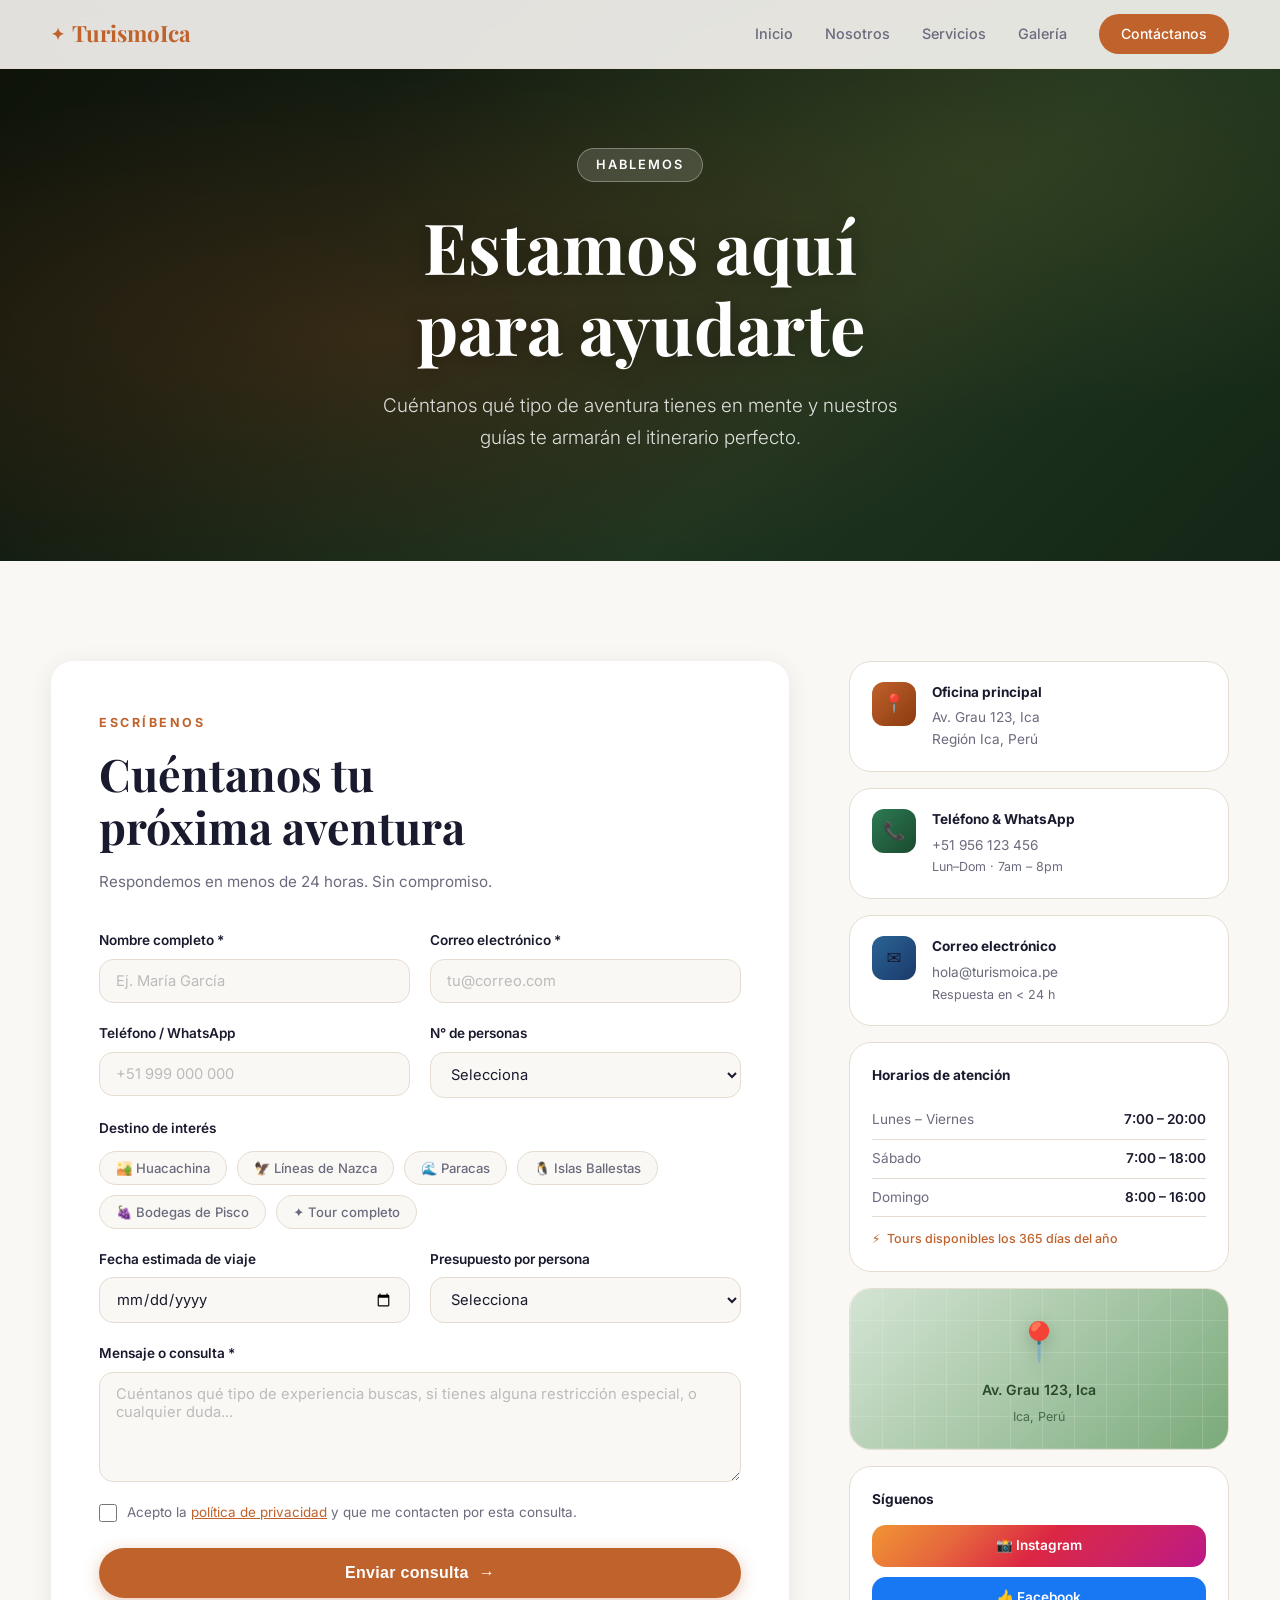
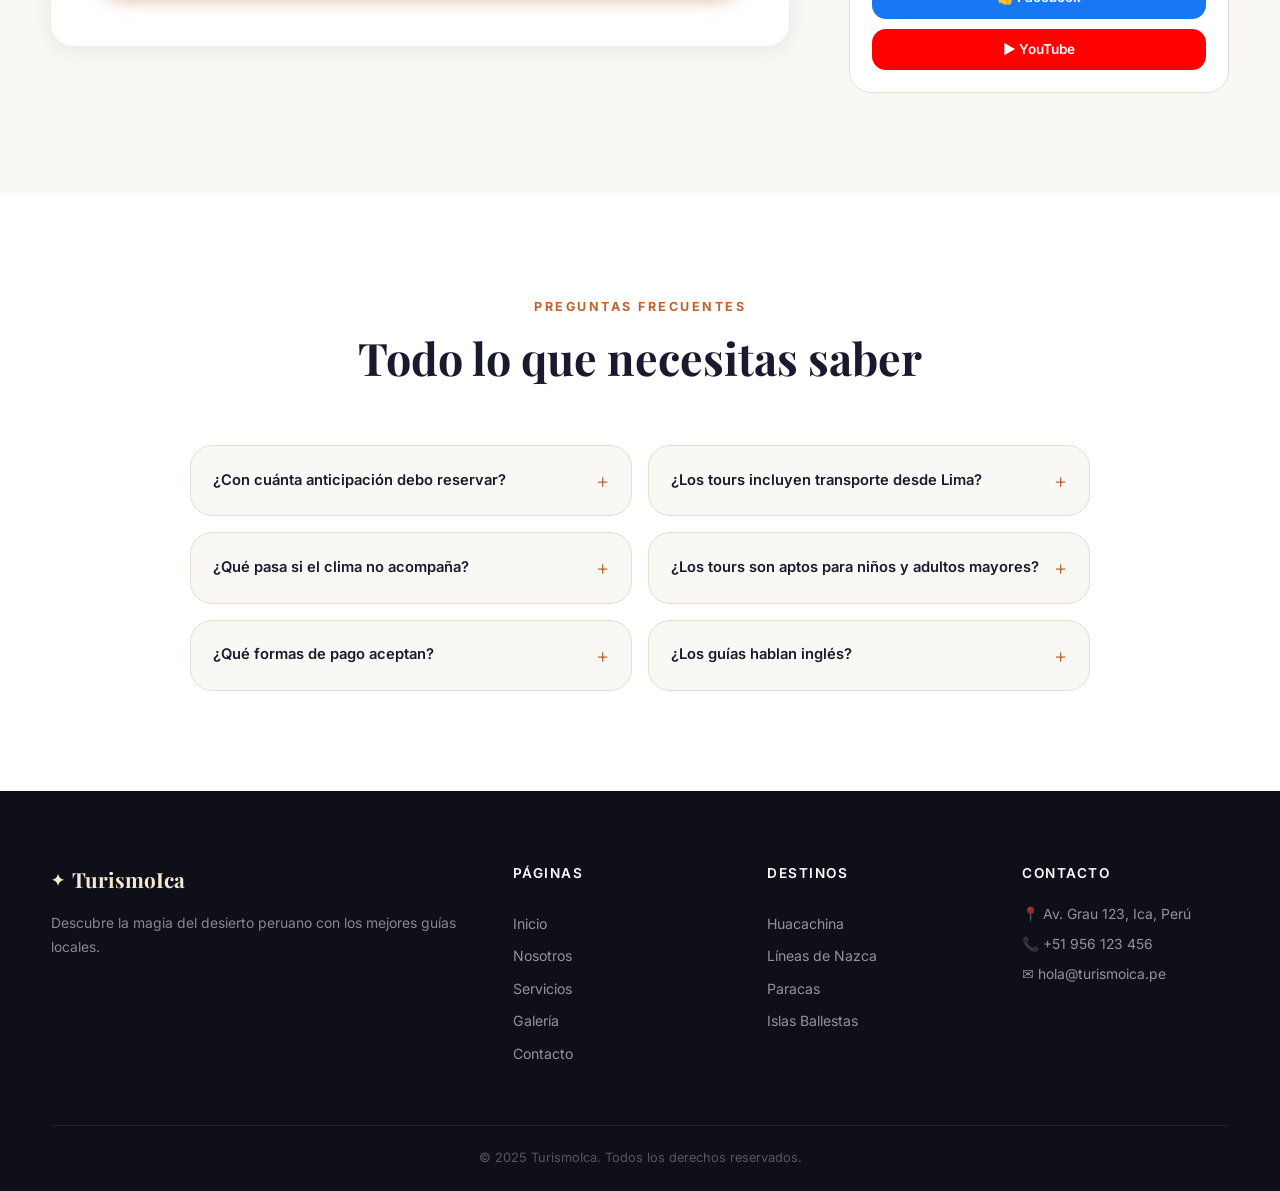
==== contacto.html @ bdf26b1e "tercer avance contacto" ====
<!DOCTYPE html>
<html lang="es">
<head>
  <meta charset="UTF-8" />
  <meta name="viewport" content="width=device-width, initial-scale=1.0" />
  <title>Contacto — TurismoIca</title>
  <link rel="stylesheet" href="css/estilos.css" />
  <link rel="preconnect" href="https://fonts.googleapis.com" />
  <link rel="preconnect" href="https://fonts.gstatic.com" crossorigin />
  <link href="https://fonts.googleapis.com/css2?family=Playfair+Display:wght@400;600;700&family=Inter:wght@300;400;500;600&display=swap" rel="stylesheet" />
</head>
<body>

  <!-- NAVBAR -->
  <header class="navbar">
    <div class="container nav-inner">
      <a href="index.html" class="logo">
        <span class="logo-icon">✦</span> TurismoIca
      </a>
      <nav class="nav-links">
        <a href="index.html">Inicio</a>
        <a href="nosotros.html">Nosotros</a>
        <a href="servicios.html">Servicios</a>
        <a href="galeria.html">Galería</a>
        <a href="contacto.html" class="btn-nav active-nav">Contáctanos</a>
      </nav>
    </div>
  </header>

  <!-- PAGE HERO -->
  <section class="page-hero page-hero-contact">
    <div class="page-hero-overlay"></div>
    <div class="page-hero-content">
      <span class="hero-badge">Hablemos</span>
      <h1 class="hero-title">Estamos aquí<br />para ayudarte</h1>
      <p class="hero-sub">Cuéntanos qué tipo de aventura tienes en mente y nuestros guías te armarán el itinerario perfecto.</p>
    </div>
  </section>

  <!-- BLOQUE PRINCIPAL -->
  <section class="section contacto-section">
    <div class="container contacto-inner">

      <!-- FORMULARIO -->
      <div class="contacto-form-wrap">
        <div class="form-header">
          <span class="section-tag">Escríbenos</span>
          <h2 class="section-title" style="text-align:left;">Cuéntanos tu<br />próxima aventura</h2>
          <p>Respondemos en menos de 24 horas. Sin compromiso.</p>
        </div>

        <form class="contacto-form" id="contactoForm" novalidate>

          <div class="form-row">
            <div class="form-group">
              <label for="nombre">Nombre completo *</label>
              <input type="text" id="nombre" name="nombre" placeholder="Ej. María García" required />
              <span class="form-error" id="err-nombre"></span>
            </div>
            <div class="form-group">
              <label for="email">Correo electrónico *</label>
              <input type="email" id="email" name="email" placeholder="tu@correo.com" required />
              <span class="form-error" id="err-email"></span>
            </div>
          </div>

          <div class="form-row">
            <div class="form-group">
              <label for="telefono">Teléfono / WhatsApp</label>
              <input type="tel" id="telefono" name="telefono" placeholder="+51 999 000 000" />
            </div>
            <div class="form-group">
              <label for="personas">N° de personas</label>
              <select id="personas" name="personas">
                <option value="">Selecciona</option>
                <option>1 persona</option>
                <option>2 personas</option>
                <option>3 - 5 personas</option>
                <option>6 - 10 personas</option>
                <option>Más de 10</option>
              </select>
            </div>
          </div>

          <div class="form-group">
            <label>Destino de interés</label>
            <div class="destino-chips" id="destinoChips">
              <button type="button" class="chip" data-val="huacachina">🏜️ Huacachina</button>
              <button type="button" class="chip" data-val="nazca">🦅 Líneas de Nazca</button>
              <button type="button" class="chip" data-val="paracas">🌊 Paracas</button>
              <button type="button" class="chip" data-val="ballestas">🐧 Islas Ballestas</button>
              <button type="button" class="chip" data-val="pisco">🍇 Bodegas de Pisco</button>
              <button type="button" class="chip" data-val="completo">✦ Tour completo</button>
            </div>
          </div>

          <div class="form-row">
            <div class="form-group">
              <label for="fecha">Fecha estimada de viaje</label>
              <input type="date" id="fecha" name="fecha" />
            </div>
            <div class="form-group">
              <label for="presupuesto">Presupuesto por persona</label>
              <select id="presupuesto" name="presupuesto">
                <option value="">Selecciona</option>
                <option>Menos de S/ 100</option>
                <option>S/ 100 – S/ 250</option>
                <option>S/ 250 – S/ 500</option>
                <option>Más de S/ 500</option>
              </select>
            </div>
          </div>

          <div class="form-group">
            <label for="mensaje">Mensaje o consulta *</label>
            <textarea id="mensaje" name="mensaje" rows="4" placeholder="Cuéntanos qué tipo de experiencia buscas, si tienes alguna restricción especial, o cualquier duda..." required></textarea>
            <span class="form-error" id="err-mensaje"></span>
          </div>

          <div class="form-check">
            <input type="checkbox" id="terminos" name="terminos" required />
            <label for="terminos">Acepto la <a href="#">política de privacidad</a> y que me contacten por esta consulta.</label>
          </div>
          <span class="form-error" id="err-terminos"></span>

          <button type="submit" class="btn-primary btn-submit">
            <span class="btn-text">Enviar consulta</span>
            <span class="btn-icon">→</span>
          </button>

        </form>

        <!-- ÉXITO -->
        <div class="form-success" id="formSuccess">
          <div class="success-icon">✓</div>
          <h3>¡Mensaje enviado!</h3>
          <p>Gracias por escribirnos. Un miembro de nuestro equipo se pondrá en contacto contigo en menos de 24 horas.</p>
          <a href="servicios.html" class="btn-primary">Ver nuestros tours</a>
        </div>
      </div>

      <!-- INFO DE CONTACTO -->
      <aside class="contacto-info">

        <div class="info-card">
          <div class="info-icon" style="background: linear-gradient(135deg, #c0622b, #8b3a10);">📍</div>
          <div>
            <h4>Oficina principal</h4>
            <p>Av. Grau 123, Ica<br />Región Ica, Perú</p>
          </div>
        </div>

        <div class="info-card">
          <div class="info-icon" style="background: linear-gradient(135deg, #2d7a52, #1a4a30);">📞</div>
          <div>
            <h4>Teléfono &amp; WhatsApp</h4>
            <p>+51 956 123 456<br /><span class="info-sub">Lun–Dom · 7am – 8pm</span></p>
          </div>
        </div>

        <div class="info-card">
          <div class="info-icon" style="background: linear-gradient(135deg, #2a6496, #1a3a6a);">✉️</div>
          <div>
            <h4>Correo electrónico</h4>
            <p>hola@turismoica.pe<br /><span class="info-sub">Respuesta en &lt; 24 h</span></p>
          </div>
        </div>

        <div class="info-horarios">
          <h4>Horarios de atención</h4>
          <div class="horario-row">
            <span>Lunes – Viernes</span>
            <strong>7:00 – 20:00</strong>
          </div>
          <div class="horario-row">
            <span>Sábado</span>
            <strong>7:00 – 18:00</strong>
          </div>
          <div class="horario-row">
            <span>Domingo</span>
            <strong>8:00 – 16:00</strong>
          </div>
          <div class="horario-nota">
            <span>⚡</span> Tours disponibles los 365 días del año
          </div>
        </div>

        <div class="info-mapa">
          <div class="mapa-placeholder">
            <div class="mapa-pin">📍</div>
            <p>Av. Grau 123, Ica</p>
            <span>Ica, Perú</span>
          </div>
        </div>

        <div class="info-redes">
          <h4>Síguenos</h4>
          <div class="redes-row">
            <a href="#" class="red-btn red-ig">📸 Instagram</a>
            <a href="#" class="red-btn red-fb">👍 Facebook</a>
            <a href="#" class="red-btn red-yt">▶️ YouTube</a>
          </div>
        </div>

      </aside>
    </div>
  </section>

  <!-- FAQ -->
  <section class="section faq-section">
    <div class="container">
      <div class="section-header">
        <span class="section-tag">Preguntas frecuentes</span>
        <h2 class="section-title">Todo lo que necesitas saber</h2>
      </div>
      <div class="faq-grid">

        <details class="faq-item">
          <summary>¿Con cuánta anticipación debo reservar?</summary>
          <p>Recomendamos reservar con al menos 48 horas de anticipación, especialmente en temporada alta (julio–agosto y diciembre–enero). Para grupos de más de 6 personas, con 1 semana de anticipación.</p>
        </details>

        <details class="faq-item">
          <summary>¿Los tours incluyen transporte desde Lima?</summary>
          <p>Sí, ofrecemos paquetes con traslado desde Lima (4h en bus o 45 min en avión). Consúltanos el paquete que incluya traslado desde la capital al momento de hacer tu reserva.</p>
        </details>

        <details class="faq-item">
          <summary>¿Qué pasa si el clima no acompaña?</summary>
          <p>Ica tiene más de 300 días de sol al año, por lo que rara vez hay cancelaciones por clima. Si ocurriese, reagendamos sin costo adicional o te devolvemos el 100% del pago.</p>
        </details>

        <details class="faq-item">
          <summary>¿Los tours son aptos para niños y adultos mayores?</summary>
          <p>La mayoría de nuestros tours tienen versiones adaptadas para todas las edades. Los tours de aventura intensa (buggy, sandboard) tienen restricciones para menores de 8 años y adultos con condiciones médicas específicas.</p>
        </details>

        <details class="faq-item">
          <summary>¿Qué formas de pago aceptan?</summary>
          <p>Aceptamos efectivo (soles y dólares), transferencia bancaria, Yape, Plin y tarjetas de crédito/débito. Se requiere un depósito del 30% para confirmar la reserva.</p>
        </details>

        <details class="faq-item">
          <summary>¿Los guías hablan inglés?</summary>
          <p>Sí, contamos con guías certificados en español, inglés y portugués. Para otros idiomas, contáctanos con anticipación y gestionamos un intérprete.</p>
        </details>

      </div>
    </div>
  </section>

  <!-- FOOTER -->
  <footer class="footer">
    <div class="container footer-inner">
      <div class="footer-brand">
        <a href="index.html" class="logo logo-light">
          <span class="logo-icon">✦</span> TurismoIca
        </a>
        <p>Descubre la magia del desierto peruano con los mejores guías locales.</p>
      </div>
      <div class="footer-links">
        <h4>Páginas</h4>
        <a href="index.html">Inicio</a>
        <a href="nosotros.html">Nosotros</a>
        <a href="servicios.html">Servicios</a>
        <a href="galeria.html">Galería</a>
        <a href="contacto.html">Contacto</a>
      </div>
      <div class="footer-links">
        <h4>Destinos</h4>
        <a href="servicios.html">Huacachina</a>
        <a href="servicios.html">Líneas de Nazca</a>
        <a href="servicios.html">Paracas</a>
        <a href="servicios.html">Islas Ballestas</a>
      </div>
      <div class="footer-contact">
        <h4>Contacto</h4>
        <p>📍 Av. Grau 123, Ica, Perú</p>
        <p>📞 +51 956 123 456</p>
        <p>✉️ hola@turismoica.pe</p>
      </div>
    </div>
    <div class="footer-bottom">
      <p>© 2025 TurismoIca. Todos los derechos reservados.</p>
    </div>
  </footer>

  <script>
    /* ── Chips de destino ── */
    document.querySelectorAll('.chip').forEach(chip => {
      chip.addEventListener('click', () => chip.classList.toggle('chip-active'));
    });

    /* ── Validación y envío ── */
    const form = document.getElementById('contactoForm');
    const success = document.getElementById('formSuccess');

    function showError(id, msg) {
      const el = document.getElementById(id);
      if (el) { el.textContent = msg; el.style.display = msg ? 'block' : 'none'; }
    }
    function clearErrors() {
      ['err-nombre','err-email','err-mensaje','err-terminos'].forEach(id => showError(id, ''));
    }

    form.addEventListener('submit', e => {
      e.preventDefault();
      clearErrors();

      const nombre   = form.nombre.value.trim();
      const email    = form.email.value.trim();
      const mensaje  = form.mensaje.value.trim();
      const terminos = form.terminos.checked;
      let valid = true;

      if (!nombre) { showError('err-nombre', 'Por favor ingresa tu nombre.'); valid = false; }
      if (!email || !/^[^\s@]+@[^\s@]+\.[^\s@]+$/.test(email)) {
        showError('err-email', 'Ingresa un correo electrónico válido.'); valid = false;
      }
      if (!mensaje) { showError('err-mensaje', 'Por favor escribe tu consulta.'); valid = false; }
      if (!terminos) { showError('err-terminos', 'Debes aceptar la política de privacidad.'); valid = false; }

      if (valid) {
        form.style.display = 'none';
        success.style.display = 'flex';
      }
    });

    /* ── Highlight inputs al hacer focus ── */
    document.querySelectorAll('input, textarea, select').forEach(el => {
      el.addEventListener('focus', () => el.closest('.form-group')?.classList.add('focused'));
      el.addEventListener('blur',  () => el.closest('.form-group')?.classList.remove('focused'));
    });
  </script>

</body>
</html>
---- css/estilos.css ----
/* =============================================
   TURISMO ICA — Estilos globales
   ============================================= */

:root {
  --sand:       #f5e9d0;
  --sand-dark:  #e8d4a8;
  --terra:      #c0622b;
  --terra-dark: #9a4b20;
  --sky:        #2a6496;
  --sky-light:  #4a90b8;
  --green:      #2d7a52;
  --text:       #1a1a2e;
  --text-muted: #6b6b7e;
  --white:      #ffffff;
  --off-white:  #faf8f4;
  --border:     #e4ddd0;
  --radius:     14px;
  --radius-lg:  22px;
  --shadow:     0 4px 24px rgba(0,0,0,0.08);
  --shadow-lg:  0 12px 48px rgba(0,0,0,0.14);
  --font-head:  'Playfair Display', Georgia, serif;
  --font-body:  'Inter', system-ui, sans-serif;
}

*, *::before, *::after { box-sizing: border-box; margin: 0; padding: 0; }

html { scroll-behavior: smooth; }

body {
  font-family: var(--font-body);
  color: var(--text);
  background: var(--off-white);
  line-height: 1.6;
  -webkit-font-smoothing: antialiased;
}

a { text-decoration: none; color: inherit; }
img { display: block; max-width: 100%; }

.container {
  width: min(1200px, 92vw);
  margin-inline: auto;
}

/* ── Botones ── */
.btn-primary {
  display: inline-block;
  background: var(--terra);
  color: var(--white);
  padding: 14px 32px;
  border-radius: 50px;
  font-weight: 600;
  font-size: 0.95rem;
  letter-spacing: 0.3px;
  transition: background 0.2s, transform 0.15s, box-shadow 0.2s;
  box-shadow: 0 4px 16px rgba(192,98,43,0.35);
}
.btn-primary:hover {
  background: var(--terra-dark);
  transform: translateY(-2px);
  box-shadow: 0 6px 24px rgba(192,98,43,0.45);
}

.btn-ghost {
  display: inline-block;
  border: 2px solid rgba(255,255,255,0.7);
  color: var(--white);
  padding: 12px 30px;
  border-radius: 50px;
  font-weight: 500;
  font-size: 0.95rem;
  transition: background 0.2s, border-color 0.2s;
}
.btn-ghost:hover {
  background: rgba(255,255,255,0.15);
  border-color: var(--white);
}

.btn-outline {
  display: inline-block;
  border: 2px solid var(--white);
  color: var(--white);
  padding: 14px 32px;
  border-radius: 50px;
  font-weight: 600;
  font-size: 0.95rem;
  transition: background 0.2s;
}
.btn-outline:hover { background: rgba(255,255,255,0.15); }

.btn-lg { padding: 17px 42px; font-size: 1.05rem; }

/* ── Navbar ── */
.navbar {
  position: fixed;
  top: 0; left: 0; right: 0;
  z-index: 100;
  background: rgba(250, 248, 244, 0.9);
  backdrop-filter: blur(12px);
  -webkit-backdrop-filter: blur(12px);
  border-bottom: 1px solid var(--border);
}

.nav-inner {
  display: flex;
  align-items: center;
  justify-content: space-between;
  height: 68px;
}

.logo {
  font-family: var(--font-head);
  font-size: 1.4rem;
  font-weight: 700;
  color: var(--terra);
  display: flex;
  align-items: center;
  gap: 8px;
}
.logo-icon { font-size: 1rem; }
.logo-light { color: var(--sand); }

.nav-links {
  display: flex;
  align-items: center;
  gap: 32px;
}
.nav-links a {
  font-size: 0.9rem;
  font-weight: 500;
  color: var(--text-muted);
  transition: color 0.2s;
}
.nav-links a:hover, .nav-links a.active { color: var(--text); }

.btn-nav {
  background: var(--terra) !important;
  color: var(--white) !important;
  padding: 9px 22px;
  border-radius: 50px;
  font-size: 0.88rem !important;
  transition: background 0.2s !important;
}
.btn-nav:hover { background: var(--terra-dark) !important; }

/* ── Hero ── */
.hero {
  position: relative;
  min-height: 100vh;
  display: flex;
  align-items: center;
  justify-content: center;
  background: linear-gradient(135deg, #2c1810 0%, #5a3520 25%, #8b6914 55%, #c09030 75%, #e8c547 100%);
  overflow: hidden;
}

/* Patrón de textura sobre el hero */
.hero::before {
  content: '';
  position: absolute;
  inset: 0;
  background-image:
    radial-gradient(ellipse at 20% 50%, rgba(139,105,20,0.4) 0%, transparent 50%),
    radial-gradient(ellipse at 80% 20%, rgba(192,98,43,0.3) 0%, transparent 40%);
  pointer-events: none;
}

.hero-overlay {
  position: absolute;
  inset: 0;
  background: linear-gradient(to bottom, rgba(26,10,0,0.3) 0%, rgba(26,10,0,0.55) 100%);
}

.hero-content {
  position: relative;
  z-index: 2;
  text-align: center;
  color: var(--white);
  padding: 120px 20px 60px;
  max-width: 760px;
}

.hero-badge {
  display: inline-block;
  background: rgba(255,255,255,0.15);
  border: 1px solid rgba(255,255,255,0.3);
  backdrop-filter: blur(8px);
  color: var(--white);
  font-size: 0.8rem;
  font-weight: 600;
  letter-spacing: 2px;
  text-transform: uppercase;
  padding: 6px 18px;
  border-radius: 50px;
  margin-bottom: 24px;
}

.hero-title {
  font-family: var(--font-head);
  font-size: clamp(2.6rem, 6vw, 4.4rem);
  font-weight: 700;
  line-height: 1.15;
  margin-bottom: 22px;
  text-shadow: 0 2px 20px rgba(0,0,0,0.3);
}

.hero-sub {
  font-size: clamp(1rem, 2.2vw, 1.18rem);
  color: rgba(255,255,255,0.85);
  max-width: 560px;
  margin: 0 auto 36px;
  font-weight: 300;
  line-height: 1.7;
}

.hero-actions {
  display: flex;
  gap: 16px;
  justify-content: center;
  flex-wrap: wrap;
}

.hero-scroll {
  position: absolute;
  bottom: 36px;
  left: 50%;
  transform: translateX(-50%);
  display: flex;
  flex-direction: column;
  align-items: center;
  gap: 10px;
  color: rgba(255,255,255,0.6);
  font-size: 0.75rem;
  letter-spacing: 2px;
  text-transform: uppercase;
}

.scroll-line {
  width: 1px;
  height: 40px;
  background: linear-gradient(to bottom, rgba(255,255,255,0.5), transparent);
  animation: scrollPulse 2s ease-in-out infinite;
}
@keyframes scrollPulse {
  0%, 100% { opacity: 0.4; }
  50% { opacity: 1; }
}

/* ── Stats ── */
.stats-bar {
  background: var(--white);
  border-bottom: 1px solid var(--border);
  padding: 28px 0;
}
.stats-inner {
  display: flex;
  align-items: center;
  justify-content: center;
  gap: 0;
  flex-wrap: wrap;
}
.stat {
  display: flex;
  flex-direction: column;
  align-items: center;
  gap: 4px;
  padding: 8px 40px;
}
.stat strong {
  font-size: 1.8rem;
  font-weight: 700;
  color: var(--terra);
  font-family: var(--font-head);
}
.stat span {
  font-size: 0.82rem;
  color: var(--text-muted);
  font-weight: 400;
}
.stat-divider {
  width: 1px;
  height: 48px;
  background: var(--border);
}

/* ── Secciones genéricas ── */
.section { padding: 100px 0; }

.section-header {
  text-align: center;
  margin-bottom: 60px;
}
.section-tag {
  display: inline-block;
  color: var(--terra);
  font-size: 0.78rem;
  font-weight: 700;
  letter-spacing: 2.5px;
  text-transform: uppercase;
  margin-bottom: 14px;
}
.section-title {
  font-family: var(--font-head);
  font-size: clamp(1.9rem, 4vw, 2.8rem);
  font-weight: 700;
  line-height: 1.2;
  color: var(--text);
  margin-bottom: 16px;
}
.section-desc {
  color: var(--text-muted);
  font-size: 1.05rem;
  max-width: 480px;
  margin-inline: auto;
}

/* ── Cards de destinos ── */
.destinos { background: var(--off-white); }

.cards-grid {
  display: grid;
  grid-template-columns: repeat(3, 1fr);
  gap: 24px;
}

.card {
  background: var(--white);
  border-radius: var(--radius-lg);
  overflow: hidden;
  box-shadow: var(--shadow);
  transition: transform 0.25s, box-shadow 0.25s;
}
.card:hover {
  transform: translateY(-6px);
  box-shadow: var(--shadow-lg);
}

.card-featured {
  grid-column: span 1;
  grid-row: span 2;
}

.card-img {
  height: 180px;
  display: flex;
  align-items: center;
  justify-content: center;
}
.card-featured .card-img { height: 240px; }

.card-emoji {
  font-size: 3.5rem;
  filter: drop-shadow(0 4px 12px rgba(0,0,0,0.2));
}

.card-body {
  padding: 22px 24px 26px;
}
.card-tag {
  display: inline-block;
  background: var(--sand);
  color: var(--terra);
  font-size: 0.7rem;
  font-weight: 700;
  letter-spacing: 1.5px;
  text-transform: uppercase;
  padding: 4px 12px;
  border-radius: 50px;
  margin-bottom: 10px;
}
.card-body h3 {
  font-family: var(--font-head);
  font-size: 1.3rem;
  font-weight: 700;
  margin-bottom: 8px;
  color: var(--text);
}
.card-body p {
  font-size: 0.88rem;
  color: var(--text-muted);
  line-height: 1.6;
  margin-bottom: 16px;
}
.card-link {
  color: var(--terra);
  font-size: 0.88rem;
  font-weight: 600;
  transition: gap 0.2s;
  display: inline-flex;
  align-items: center;
}
.card-link:hover { color: var(--terra-dark); letter-spacing: 0.5px; }

.card-cta {
  background: linear-gradient(135deg, var(--terra) 0%, var(--terra-dark) 100%);
  display: flex;
  align-items: center;
  justify-content: center;
}
.card-cta-inner {
  padding: 32px;
  text-align: center;
  color: var(--white);
}
.card-emoji-big { font-size: 3rem; margin-bottom: 16px; display: block; }
.card-cta-inner h3 {
  font-family: var(--font-head);
  font-size: 1.2rem;
  font-weight: 700;
  margin-bottom: 10px;
}
.card-cta-inner p {
  font-size: 0.88rem;
  opacity: 0.85;
  margin-bottom: 22px;
  line-height: 1.5;
}
.card-cta .btn-primary {
  background: var(--white);
  color: var(--terra);
  box-shadow: none;
}
.card-cta .btn-primary:hover { background: var(--sand); }

/* ── Por qué elegirnos ── */
.why-us {
  background: var(--white);
}
.why-inner {
  display: grid;
  grid-template-columns: 1fr 1fr;
  gap: 80px;
  align-items: center;
}
.why-text .section-title { text-align: left; }
.why-text > p {
  color: var(--text-muted);
  font-size: 1rem;
  margin-bottom: 36px;
  line-height: 1.7;
}
.why-list {
  list-style: none;
  display: flex;
  flex-direction: column;
  gap: 22px;
  margin-bottom: 36px;
}
.why-list li {
  display: flex;
  gap: 16px;
  align-items: flex-start;
}
.why-icon {
  font-size: 1.4rem;
  flex-shrink: 0;
  margin-top: 2px;
}
.why-list div {
  display: flex;
  flex-direction: column;
  gap: 3px;
}
.why-list strong {
  font-size: 0.95rem;
  font-weight: 600;
  color: var(--text);
}
.why-list span {
  font-size: 0.85rem;
  color: var(--text-muted);
}

.why-visual {
  display: flex;
  flex-direction: column;
  gap: 20px;
}
.why-card-big {
  background: var(--off-white);
  border: 1px solid var(--border);
  border-radius: var(--radius-lg);
  padding: 32px;
}
.why-big-emoji { font-size: 2.5rem; margin-bottom: 16px; }
.why-card-big > p {
  font-family: var(--font-head);
  font-size: 1.1rem;
  line-height: 1.6;
  color: var(--text);
  margin-bottom: 24px;
  font-style: italic;
}
.why-author {
  display: flex;
  align-items: center;
  gap: 14px;
}
.author-avatar {
  width: 44px;
  height: 44px;
  border-radius: 50%;
  background: linear-gradient(135deg, var(--terra), var(--sky));
  color: var(--white);
  font-size: 0.8rem;
  font-weight: 700;
  display: flex;
  align-items: center;
  justify-content: center;
}
.why-author div { display: flex; flex-direction: column; gap: 2px; }
.why-author strong { font-size: 0.9rem; }
.why-author span { font-size: 0.78rem; color: var(--text-muted); }

.why-card-small {
  background: linear-gradient(135deg, var(--terra) 0%, #e8873a 100%);
  border-radius: var(--radius);
  padding: 22px 28px;
  display: flex;
  align-items: center;
  gap: 16px;
  color: var(--white);
}
.why-card-small strong { font-size: 1.6rem; font-weight: 700; font-family: var(--font-head); }
.why-card-small span { font-size: 0.85rem; opacity: 0.85; }

/* ── CTA ── */
.cta-section {
  background: linear-gradient(135deg, #1a2a4a 0%, #2a4a7a 50%, #1a3a5a 100%);
  padding: 100px 0;
  text-align: center;
}
.cta-inner h2 {
  font-family: var(--font-head);
  font-size: clamp(2rem, 4vw, 3rem);
  font-weight: 700;
  color: var(--white);
  line-height: 1.2;
  margin-bottom: 18px;
}
.cta-inner p {
  color: rgba(255,255,255,0.75);
  font-size: 1.05rem;
  margin-bottom: 40px;
}
.cta-actions {
  display: flex;
  gap: 16px;
  justify-content: center;
  flex-wrap: wrap;
}

/* ── Footer ── */
.footer {
  background: #0f0f1a;
  color: rgba(255,255,255,0.7);
  padding-top: 72px;
}
.footer-inner {
  display: grid;
  grid-template-columns: 2fr 1fr 1fr 1fr;
  gap: 48px;
  padding-bottom: 60px;
  border-bottom: 1px solid rgba(255,255,255,0.08);
}
.footer-brand .logo { margin-bottom: 16px; font-size: 1.3rem; }
.footer-brand p {
  font-size: 0.87rem;
  line-height: 1.7;
  color: rgba(255,255,255,0.5);
}
.footer-links h4,
.footer-contact h4 {
  color: var(--white);
  font-size: 0.85rem;
  font-weight: 600;
  letter-spacing: 1.5px;
  text-transform: uppercase;
  margin-bottom: 18px;
}
.footer-links {
  display: flex;
  flex-direction: column;
  gap: 10px;
}
.footer-links a {
  font-size: 0.88rem;
  color: rgba(255,255,255,0.55);
  transition: color 0.2s;
}
.footer-links a:hover { color: var(--sand); }
.footer-contact p {
  font-size: 0.87rem;
  margin-bottom: 8px;
  color: rgba(255,255,255,0.55);
}
.footer-bottom {
  text-align: center;
  padding: 22px 0;
  font-size: 0.8rem;
  color: rgba(255,255,255,0.3);
}

/* ── Page Hero (páginas internas) ── */
.page-hero {
  position: relative;
  min-height: 52vh;
  display: flex;
  align-items: center;
  justify-content: center;
  background: linear-gradient(135deg, #1a1008 0%, #3a2010 30%, #6a4010 60%, #a07020 100%);
  overflow: hidden;
  padding-top: 68px;
}
.page-hero::before {
  content: '';
  position: absolute;
  inset: 0;
  background-image:
    radial-gradient(ellipse at 30% 60%, rgba(192,98,43,0.35) 0%, transparent 55%),
    radial-gradient(ellipse at 75% 30%, rgba(232,197,71,0.2) 0%, transparent 45%);
  pointer-events: none;
}
.page-hero-overlay {
  position: absolute;
  inset: 0;
  background: rgba(15,8,0,0.45);
}
.page-hero-content {
  position: relative;
  z-index: 2;
  text-align: center;
  color: var(--white);
  padding: 80px 20px 70px;
  max-width: 700px;
}

/* ── Historia ── */
.historia-inner {
  display: grid;
  grid-template-columns: 1fr 1fr;
  gap: 80px;
  align-items: start;
}
.historia-visual {
  display: flex;
  flex-direction: column;
  gap: 16px;
  position: sticky;
  top: 90px;
}
.historia-card-main {
  background: linear-gradient(135deg, #1a2a4a 0%, #2a4a7a 100%);
  border-radius: var(--radius-lg);
  padding: 36px;
  color: var(--white);
}
.historia-emoji { font-size: 2.8rem; margin-bottom: 20px; }
.historia-card-main blockquote {
  font-family: var(--font-head);
  font-size: 1.2rem;
  font-style: italic;
  line-height: 1.6;
  margin-bottom: 14px;
  opacity: 0.92;
}
.historia-card-main cite {
  font-size: 0.82rem;
  opacity: 0.6;
  font-style: normal;
}
.historia-card-year {
  background: var(--terra);
  border-radius: var(--radius);
  padding: 20px 28px;
  display: flex;
  align-items: center;
  gap: 16px;
  color: var(--white);
}
.historia-card-year strong { font-size: 2rem; font-family: var(--font-head); font-weight: 700; }
.historia-card-year span { font-size: 0.85rem; opacity: 0.85; }
.historia-card-award {
  background: var(--off-white);
  border: 1px solid var(--border);
  border-radius: var(--radius);
  padding: 18px 24px;
  display: flex;
  align-items: center;
  gap: 16px;
}
.award-icon { font-size: 1.8rem; }
.historia-card-award strong { font-size: 0.92rem; font-weight: 600; display: block; }
.historia-card-award span { font-size: 0.8rem; color: var(--text-muted); }

.historia-text p {
  color: var(--text-muted);
  font-size: 0.97rem;
  line-height: 1.75;
  margin-bottom: 18px;
}
.historia-nums {
  display: flex;
  gap: 32px;
  margin: 36px 0;
  padding: 28px 0;
  border-top: 1px solid var(--border);
  border-bottom: 1px solid var(--border);
}
.hnum { display: flex; flex-direction: column; gap: 4px; }
.hnum strong { font-size: 1.7rem; font-weight: 700; color: var(--terra); font-family: var(--font-head); }
.hnum span { font-size: 0.8rem; color: var(--text-muted); }

/* ── Valores ── */
.valores-section { background: var(--off-white); }
.valores-grid {
  display: grid;
  grid-template-columns: repeat(4, 1fr);
  gap: 24px;
}
.valor-card {
  background: var(--white);
  border-radius: var(--radius-lg);
  padding: 32px 26px;
  box-shadow: var(--shadow);
  transition: transform 0.25s, box-shadow 0.25s;
  text-align: center;
}
.valor-card:hover { transform: translateY(-5px); box-shadow: var(--shadow-lg); }
.valor-icon {
  width: 64px;
  height: 64px;
  border-radius: 18px;
  display: flex;
  align-items: center;
  justify-content: center;
  font-size: 1.8rem;
  margin: 0 auto 20px;
}
.valor-card h3 {
  font-family: var(--font-head);
  font-size: 1.15rem;
  font-weight: 700;
  margin-bottom: 10px;
  color: var(--text);
}
.valor-card p {
  font-size: 0.87rem;
  color: var(--text-muted);
  line-height: 1.65;
}

/* ── Equipo ── */
.equipo-section { background: var(--white); }
.equipo-grid {
  display: grid;
  grid-template-columns: repeat(3, 1fr);
  gap: 24px;
}
.miembro-card {
  background: var(--off-white);
  border: 1px solid var(--border);
  border-radius: var(--radius-lg);
  padding: 28px;
  transition: transform 0.25s, box-shadow 0.25s;
}
.miembro-card:hover { transform: translateY(-4px); box-shadow: var(--shadow); }
.miembro-avatar {
  width: 56px;
  height: 56px;
  border-radius: 50%;
  display: flex;
  align-items: center;
  justify-content: center;
  color: var(--white);
  font-size: 0.9rem;
  font-weight: 700;
  margin-bottom: 16px;
  letter-spacing: 1px;
}
.miembro-card h3 {
  font-family: var(--font-head);
  font-size: 1.1rem;
  font-weight: 700;
  margin-bottom: 4px;
  color: var(--text);
}
.miembro-rol {
  display: block;
  font-size: 0.78rem;
  font-weight: 600;
  color: var(--terra);
  letter-spacing: 0.5px;
  text-transform: uppercase;
  margin-bottom: 12px;
}
.miembro-card p {
  font-size: 0.86rem;
  color: var(--text-muted);
  line-height: 1.65;
  margin-bottom: 16px;
}
.miembro-tags {
  display: flex;
  flex-wrap: wrap;
  gap: 8px;
}
.miembro-tags span {
  background: var(--sand);
  color: var(--terra);
  font-size: 0.72rem;
  font-weight: 600;
  padding: 4px 12px;
  border-radius: 50px;
  letter-spacing: 0.5px;
}

.miembro-featured {
  grid-column: span 1;
  background: var(--white);
  border-color: var(--sand-dark);
  display: flex;
  flex-direction: column;
}
.miembro-featured .miembro-info { flex: 1; }

.miembro-join {
  background: linear-gradient(135deg, var(--terra) 0%, var(--terra-dark) 100%);
  border-color: transparent;
  display: flex;
  align-items: center;
  justify-content: center;
}
.join-inner {
  text-align: center;
  color: var(--white);
}
.join-emoji { font-size: 2.5rem; display: block; margin-bottom: 14px; }
.join-inner h3 {
  font-family: var(--font-head);
  font-size: 1.1rem;
  font-weight: 700;
  margin-bottom: 10px;
}
.join-inner p {
  font-size: 0.85rem;
  opacity: 0.85;
  margin-bottom: 22px;
  line-height: 1.5;
}
.miembro-join .btn-primary {
  background: var(--white);
  color: var(--terra);
  box-shadow: none;
}
.miembro-join .btn-primary:hover { background: var(--sand); }

/* ── Timeline ── */
.timeline-section { background: var(--off-white); }
.timeline {
  position: relative;
  max-width: 700px;
  margin: 0 auto;
  padding-left: 32px;
}
.timeline::before {
  content: '';
  position: absolute;
  left: 6px;
  top: 8px;
  bottom: 8px;
  width: 2px;
  background: linear-gradient(to bottom, var(--terra), var(--sky));
}
.timeline-item {
  position: relative;
  display: grid;
  grid-template-columns: 80px 1fr;
  gap: 16px;
  padding-bottom: 40px;
  align-items: start;
}
.timeline-item-last { padding-bottom: 0; }
.timeline-dot {
  position: absolute;
  left: -29px;
  top: 4px;
  width: 14px;
  height: 14px;
  border-radius: 50%;
  background: var(--terra);
  border: 3px solid var(--off-white);
  box-shadow: 0 0 0 2px var(--terra);
}
.timeline-dot-active {
  background: var(--sky);
  box-shadow: 0 0 0 2px var(--sky);
  width: 18px;
  height: 18px;
  left: -31px;
  top: 2px;
}
.timeline-year {
  font-family: var(--font-head);
  font-size: 1.1rem;
  font-weight: 700;
  color: var(--terra);
  padding-top: 2px;
}
.timeline-year-active { color: var(--sky); }
.timeline-content h4 {
  font-size: 1rem;
  font-weight: 600;
  margin-bottom: 6px;
  color: var(--text);
}
.timeline-content p {
  font-size: 0.88rem;
  color: var(--text-muted);
  line-height: 1.65;
}

/* ── Page Hero variantes ── */
.page-hero-gallery {
  background: linear-gradient(135deg, #0a1a2a 0%, #1a3a5a 35%, #2a5a8a 65%, #1a3060 100%);
}

/* ── Filtros de galería ── */
.galeria-filters-section {
  background: var(--white);
  border-bottom: 1px solid var(--border);
  padding: 20px 0;
  position: sticky;
  top: 68px;
  z-index: 50;
}
.galeria-filters {
  display: flex;
  gap: 10px;
  flex-wrap: wrap;
  justify-content: center;
}
.filter-btn {
  background: transparent;
  border: 1.5px solid var(--border);
  color: var(--text-muted);
  font-family: var(--font-body);
  font-size: 0.85rem;
  font-weight: 500;
  padding: 8px 20px;
  border-radius: 50px;
  cursor: pointer;
  transition: all 0.2s;
}
.filter-btn:hover {
  border-color: var(--terra);
  color: var(--terra);
}
.filter-btn.active {
  background: var(--terra);
  border-color: var(--terra);
  color: var(--white);
}

/* ── Grid masonry ── */
.galeria-section {
  padding: 60px 0 100px;
  background: var(--off-white);
}
.masonry-grid {
  display: grid;
  grid-template-columns: repeat(3, 1fr);
  grid-auto-rows: 240px;
  gap: 16px;
}

.galeria-item {
  position: relative;
  border-radius: var(--radius-lg);
  overflow: hidden;
  cursor: pointer;
  transition: transform 0.3s, box-shadow 0.3s, opacity 0.3s;
}
.galeria-item:hover { transform: scale(1.02); box-shadow: var(--shadow-lg); }
.galeria-item.hidden { display: none; }

.item-wide { grid-column: span 2; }
.item-tall { grid-row: span 2; }

.galeria-img {
  width: 100%;
  height: 100%;
  position: relative;
  overflow: hidden;
}

/* Escenas ilustrativas */
.galeria-scene {
  position: absolute;
  inset: 0;
}
.scene-sun {
  position: absolute;
  top: 15%;
  right: 15%;
  font-size: 2.5rem;
  filter: drop-shadow(0 0 20px rgba(255,220,50,0.6));
}
.scene-dune {
  position: absolute;
  bottom: 0;
  left: -10%;
  right: -10%;
  height: 45%;
  background: linear-gradient(to top, rgba(139,90,20,0.8), transparent);
  border-radius: 60% 60% 0 0;
}
.scene-oasis {
  position: absolute;
  bottom: 30%;
  left: 50%;
  transform: translateX(-50%);
  font-size: 2.5rem;
  filter: drop-shadow(0 4px 8px rgba(0,0,0,0.4));
}
.scene-water {
  position: absolute;
  bottom: 15%;
  left: 30%;
  right: 30%;
  height: 18%;
  background: radial-gradient(ellipse, rgba(80,160,220,0.7) 0%, rgba(30,100,160,0.4) 100%);
  border-radius: 50%;
  filter: blur(2px);
}

/* Overlay con info */
.galeria-overlay {
  position: absolute;
  inset: 0;
  background: linear-gradient(to top, rgba(0,0,0,0.75) 0%, rgba(0,0,0,0.1) 50%, transparent 100%);
  padding: 24px;
  display: flex;
  flex-direction: column;
  justify-content: flex-end;
  opacity: 0;
  transition: opacity 0.3s;
  color: var(--white);
}
.galeria-item:hover .galeria-overlay { opacity: 1; }

.galeria-cat {
  display: inline-block;
  background: var(--terra);
  color: var(--white);
  font-size: 0.68rem;
  font-weight: 700;
  letter-spacing: 1.5px;
  text-transform: uppercase;
  padding: 4px 12px;
  border-radius: 50px;
  margin-bottom: 8px;
  align-self: flex-start;
}
.galeria-overlay h3 {
  font-family: var(--font-head);
  font-size: 1.1rem;
  font-weight: 700;
  margin-bottom: 6px;
  line-height: 1.3;
}
.galeria-overlay p {
  font-size: 0.82rem;
  opacity: 0.85;
  line-height: 1.5;
}

/* ── Stats de galería ── */
.galeria-stats {
  background: var(--white);
  padding: 48px 0;
  border-top: 1px solid var(--border);
  border-bottom: 1px solid var(--border);
}
.galeria-stats-inner {
  display: flex;
  align-items: center;
  justify-content: center;
  flex-wrap: wrap;
}
.gstat {
  display: flex;
  flex-direction: column;
  align-items: center;
  gap: 4px;
  padding: 10px 44px;
}
.gstat strong {
  font-size: 2rem;
  font-weight: 700;
  color: var(--sky);
  font-family: var(--font-head);
}
.gstat span { font-size: 0.82rem; color: var(--text-muted); }
.gstat-divider {
  width: 1px;
  height: 48px;
  background: var(--border);
}

/* ── Page Hero contacto ── */
.page-hero-contact {
  background: linear-gradient(135deg, #0f1a10 0%, #1a3020 30%, #2a5a3a 65%, #1a4028 100%);
}

/* ── Contacto layout ── */
.contacto-section { background: var(--off-white); }
.contacto-inner {
  display: grid;
  grid-template-columns: 1fr 380px;
  gap: 60px;
  align-items: start;
}

/* ── Formulario ── */
.contacto-form-wrap { background: var(--white); border-radius: var(--radius-lg); padding: 48px; box-shadow: var(--shadow); }
.form-header { margin-bottom: 36px; }
.form-header p { color: var(--text-muted); font-size: 0.95rem; margin-top: 8px; }

.contacto-form { display: flex; flex-direction: column; gap: 20px; }

.form-row { display: grid; grid-template-columns: 1fr 1fr; gap: 20px; }

.form-group {
  display: flex;
  flex-direction: column;
  gap: 7px;
  position: relative;
}
.form-group label {
  font-size: 0.85rem;
  font-weight: 600;
  color: var(--text);
}
.form-group.focused label { color: var(--terra); }

.form-group input,
.form-group select,
.form-group textarea {
  font-family: var(--font-body);
  font-size: 0.92rem;
  color: var(--text);
  background: var(--off-white);
  border: 1.5px solid var(--border);
  border-radius: var(--radius);
  padding: 12px 16px;
  transition: border-color 0.2s, box-shadow 0.2s;
  outline: none;
  width: 100%;
}
.form-group input:focus,
.form-group select:focus,
.form-group textarea:focus {
  border-color: var(--terra);
  box-shadow: 0 0 0 3px rgba(192,98,43,0.12);
  background: var(--white);
}
.form-group input::placeholder,
.form-group textarea::placeholder { color: #bbb; }
.form-group textarea { resize: vertical; min-height: 110px; }
.form-group select { cursor: pointer; }

.form-error {
  display: none;
  font-size: 0.78rem;
  color: #d0372a;
  font-weight: 500;
}

/* Chips de destino */
.destino-chips { display: flex; flex-wrap: wrap; gap: 10px; margin-top: 4px; }
.chip {
  background: var(--off-white);
  border: 1.5px solid var(--border);
  color: var(--text-muted);
  font-family: var(--font-body);
  font-size: 0.82rem;
  font-weight: 500;
  padding: 8px 16px;
  border-radius: 50px;
  cursor: pointer;
  transition: all 0.2s;
}
.chip:hover { border-color: var(--terra); color: var(--terra); }
.chip.chip-active { background: var(--terra); border-color: var(--terra); color: var(--white); }

/* Checkbox */
.form-check {
  display: flex;
  align-items: flex-start;
  gap: 10px;
}
.form-check input[type="checkbox"] {
  width: 18px;
  height: 18px;
  flex-shrink: 0;
  margin-top: 2px;
  accent-color: var(--terra);
  cursor: pointer;
}
.form-check label {
  font-size: 0.84rem;
  color: var(--text-muted);
  cursor: pointer;
  line-height: 1.5;
}
.form-check label a { color: var(--terra); text-decoration: underline; }

/* Botón submit */
.btn-submit {
  display: flex;
  align-items: center;
  justify-content: center;
  gap: 10px;
  width: 100%;
  padding: 16px;
  font-size: 1rem;
  border: none;
  cursor: pointer;
  margin-top: 6px;
}
.btn-submit:hover .btn-icon { transform: translateX(4px); }
.btn-icon { transition: transform 0.2s; display: inline-block; }

/* Estado de éxito */
.form-success {
  display: none;
  flex-direction: column;
  align-items: center;
  justify-content: center;
  text-align: center;
  padding: 60px 20px;
  gap: 16px;
}
.success-icon {
  width: 72px;
  height: 72px;
  border-radius: 50%;
  background: linear-gradient(135deg, var(--green), #0e5230);
  color: var(--white);
  font-size: 2rem;
  display: flex;
  align-items: center;
  justify-content: center;
  margin-bottom: 8px;
}
.form-success h3 { font-family: var(--font-head); font-size: 1.6rem; color: var(--text); }
.form-success p { color: var(--text-muted); font-size: 0.95rem; max-width: 380px; line-height: 1.65; }

/* ── Info de contacto (sidebar) ── */
.contacto-info {
  display: flex;
  flex-direction: column;
  gap: 16px;
  position: sticky;
  top: 90px;
}

.info-card {
  background: var(--white);
  border: 1px solid var(--border);
  border-radius: var(--radius-lg);
  padding: 20px 22px;
  display: flex;
  align-items: flex-start;
  gap: 16px;
  transition: box-shadow 0.2s;
}
.info-card:hover { box-shadow: var(--shadow); }
.info-icon {
  width: 44px;
  height: 44px;
  border-radius: 12px;
  flex-shrink: 0;
  display: flex;
  align-items: center;
  justify-content: center;
  font-size: 1.1rem;
}
.info-card h4 { font-size: 0.85rem; font-weight: 700; color: var(--text); margin-bottom: 4px; }
.info-card p { font-size: 0.85rem; color: var(--text-muted); line-height: 1.6; }
.info-sub { font-size: 0.78rem; }

.info-horarios {
  background: var(--white);
  border: 1px solid var(--border);
  border-radius: var(--radius-lg);
  padding: 22px;
}
.info-horarios h4 {
  font-size: 0.85rem;
  font-weight: 700;
  color: var(--text);
  margin-bottom: 14px;
}
.horario-row {
  display: flex;
  justify-content: space-between;
  align-items: center;
  padding: 8px 0;
  border-bottom: 1px solid var(--border);
  font-size: 0.85rem;
}
.horario-row:last-of-type { border-bottom: none; }
.horario-row span { color: var(--text-muted); }
.horario-row strong { color: var(--text); font-weight: 600; }
.horario-nota {
  margin-top: 12px;
  font-size: 0.78rem;
  color: var(--terra);
  font-weight: 500;
  display: flex;
  align-items: center;
  gap: 6px;
}

.info-mapa {
  background: var(--white);
  border: 1px solid var(--border);
  border-radius: var(--radius-lg);
  overflow: hidden;
}
.mapa-placeholder {
  height: 160px;
  background: linear-gradient(135deg, #d4e4d4 0%, #a8c8a8 50%, #7aaa7a 100%);
  display: flex;
  flex-direction: column;
  align-items: center;
  justify-content: center;
  gap: 6px;
  position: relative;
}
.mapa-placeholder::before {
  content: '';
  position: absolute;
  inset: 0;
  background-image:
    repeating-linear-gradient(0deg, rgba(255,255,255,0.15) 0, rgba(255,255,255,0.15) 1px, transparent 1px, transparent 32px),
    repeating-linear-gradient(90deg, rgba(255,255,255,0.15) 0, rgba(255,255,255,0.15) 1px, transparent 1px, transparent 32px);
}
.mapa-pin { font-size: 2.4rem; filter: drop-shadow(0 4px 8px rgba(0,0,0,0.2)); z-index: 1; }
.mapa-placeholder p { font-size: 0.88rem; font-weight: 600; color: #2a4a2a; z-index: 1; }
.mapa-placeholder span { font-size: 0.78rem; color: #4a6a4a; z-index: 1; }

.info-redes { background: var(--white); border: 1px solid var(--border); border-radius: var(--radius-lg); padding: 22px; }
.info-redes h4 { font-size: 0.85rem; font-weight: 700; margin-bottom: 14px; color: var(--text); }
.redes-row { display: flex; flex-direction: column; gap: 10px; }
.red-btn {
  display: block;
  text-align: center;
  padding: 10px 16px;
  border-radius: var(--radius);
  font-size: 0.85rem;
  font-weight: 600;
  transition: opacity 0.2s, transform 0.15s;
  color: var(--white);
}
.red-btn:hover { opacity: 0.9; transform: translateX(3px); }
.red-ig { background: linear-gradient(135deg, #f09433, #e6683c, #dc2743, #cc2366, #bc1888); }
.red-fb { background: #1877f2; }
.red-yt { background: #ff0000; }

/* ── FAQ ── */
.faq-section { background: var(--white); }
.faq-grid {
  display: grid;
  grid-template-columns: repeat(2, 1fr);
  gap: 16px;
  max-width: 900px;
  margin: 0 auto;
}
.faq-item {
  background: var(--off-white);
  border: 1.5px solid var(--border);
  border-radius: var(--radius-lg);
  overflow: hidden;
  transition: border-color 0.2s;
}
.faq-item[open] { border-color: var(--terra); }
.faq-item summary {
  padding: 18px 22px;
  font-size: 0.92rem;
  font-weight: 600;
  color: var(--text);
  cursor: pointer;
  list-style: none;
  display: flex;
  justify-content: space-between;
  align-items: center;
  gap: 12px;
  user-select: none;
}
.faq-item summary::-webkit-details-marker { display: none; }
.faq-item summary::after {
  content: '+';
  font-size: 1.3rem;
  color: var(--terra);
  flex-shrink: 0;
  transition: transform 0.2s;
  font-weight: 300;
}
.faq-item[open] summary::after { transform: rotate(45deg); }
.faq-item p {
  padding: 0 22px 20px;
  font-size: 0.87rem;
  color: var(--text-muted);
  line-height: 1.7;
}

/* ── Responsive ── */
@media (max-width: 900px) {
  .contacto-inner {
    grid-template-columns: 1fr;
  }
  .contacto-info { position: static; }

  .faq-grid { grid-template-columns: 1fr; }

  .masonry-grid {
    grid-template-columns: repeat(2, 1fr);
    grid-auto-rows: 200px;
  }
  .item-wide { grid-column: span 2; }
  .item-tall { grid-row: span 2; }

  .gstat { padding: 10px 24px; }
  .gstat-divider { display: none; }

  .cards-grid {
    grid-template-columns: repeat(2, 1fr);
  }
  .card-featured { grid-column: span 2; grid-row: span 1; }
  .card-cta { grid-column: span 2; }

  .why-inner {
    grid-template-columns: 1fr;
    gap: 48px;
  }

  .historia-inner {
    grid-template-columns: 1fr;
    gap: 48px;
  }
  .historia-visual { position: static; }

  .valores-grid { grid-template-columns: repeat(2, 1fr); }

  .equipo-grid { grid-template-columns: repeat(2, 1fr); }
  .miembro-featured { grid-column: span 2; }

  .footer-inner {
    grid-template-columns: 1fr 1fr;
    gap: 36px;
  }
  .footer-brand { grid-column: span 2; }
}

@media (max-width: 600px) {
  .nav-links { display: none; }

  .stats-inner { gap: 0; }
  .stat { padding: 10px 20px; }
  .stat-divider { display: none; }

  .cards-grid { grid-template-columns: 1fr; }
  .card-featured, .card-cta { grid-column: span 1; }

  .form-row { grid-template-columns: 1fr; }

  .masonry-grid {
    grid-template-columns: 1fr;
    grid-auto-rows: 220px;
  }
  .item-wide { grid-column: span 1; }
  .item-tall { grid-row: span 1; }

  .valores-grid { grid-template-columns: 1fr; }

  .equipo-grid { grid-template-columns: 1fr; }
  .miembro-featured { grid-column: span 1; }

  .historia-nums { flex-wrap: wrap; gap: 20px; }

  .footer-inner { grid-template-columns: 1fr; }
  .footer-brand { grid-column: span 1; }
}
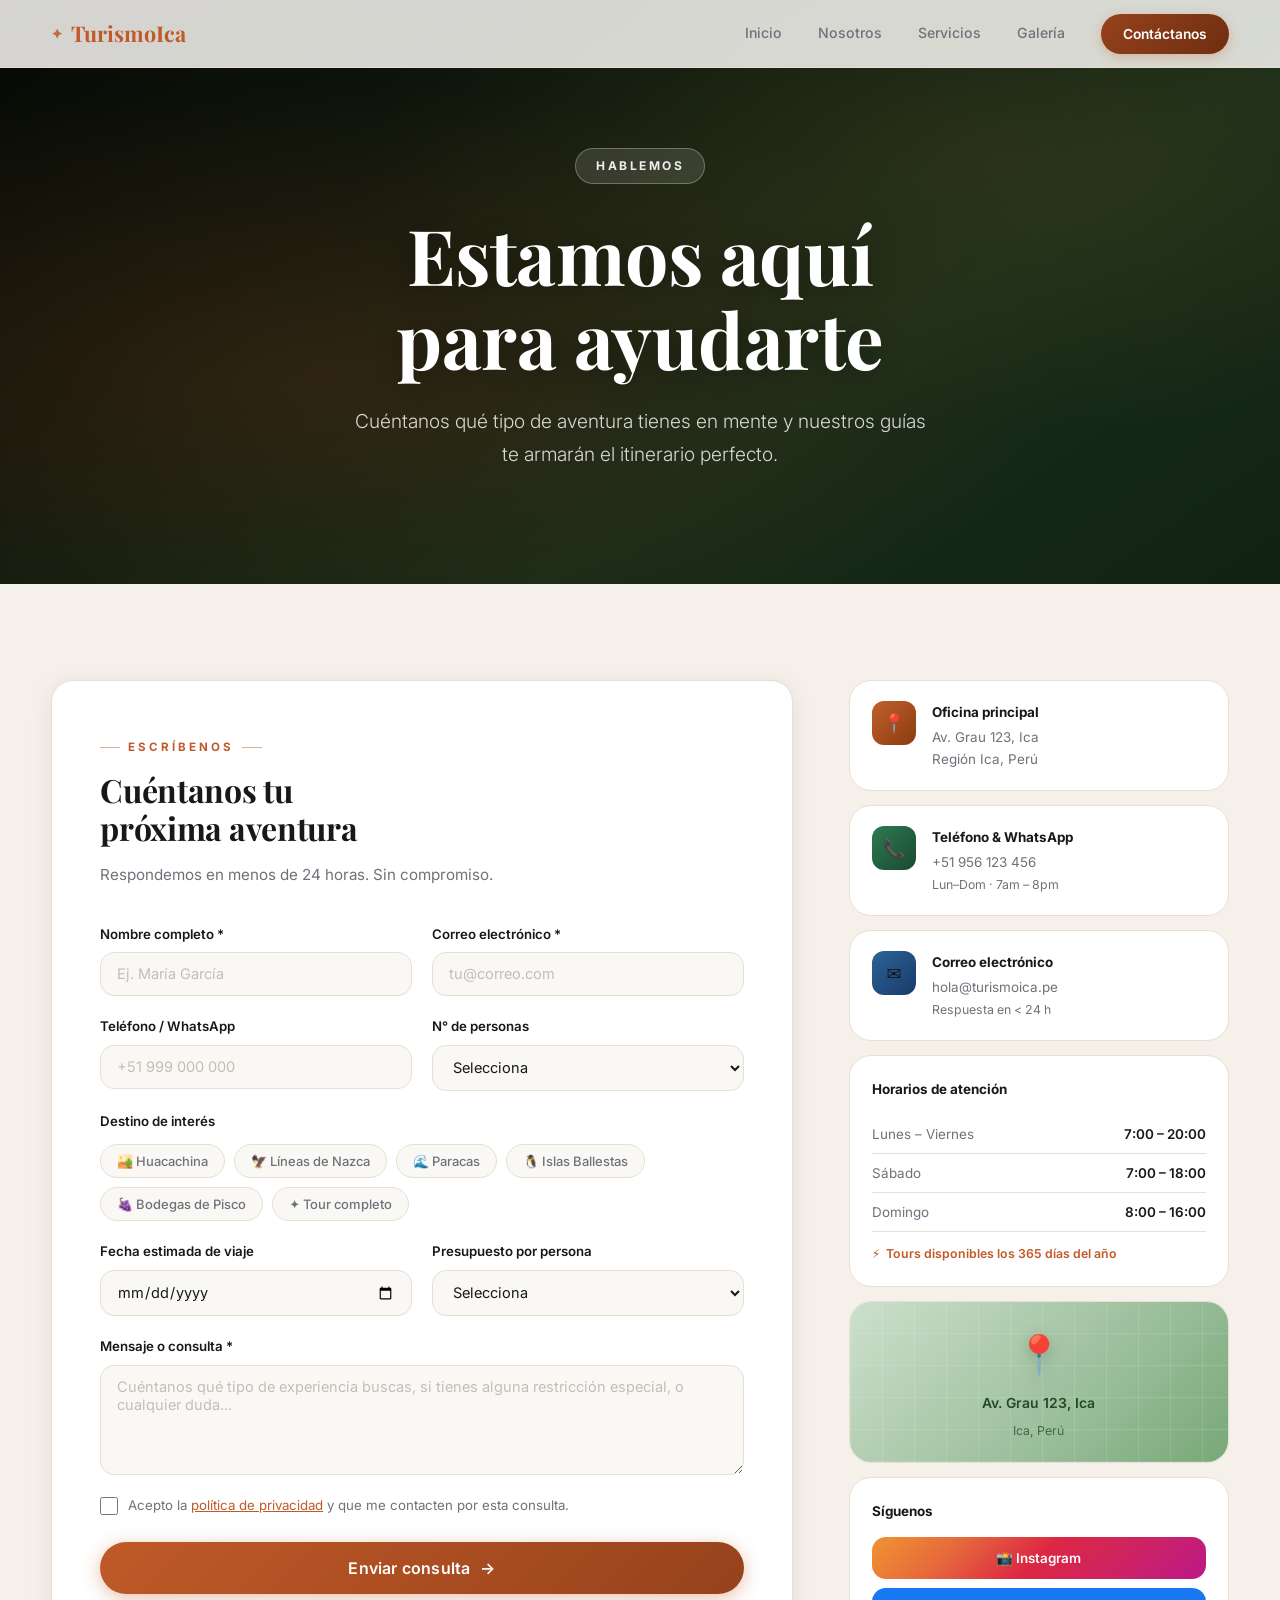
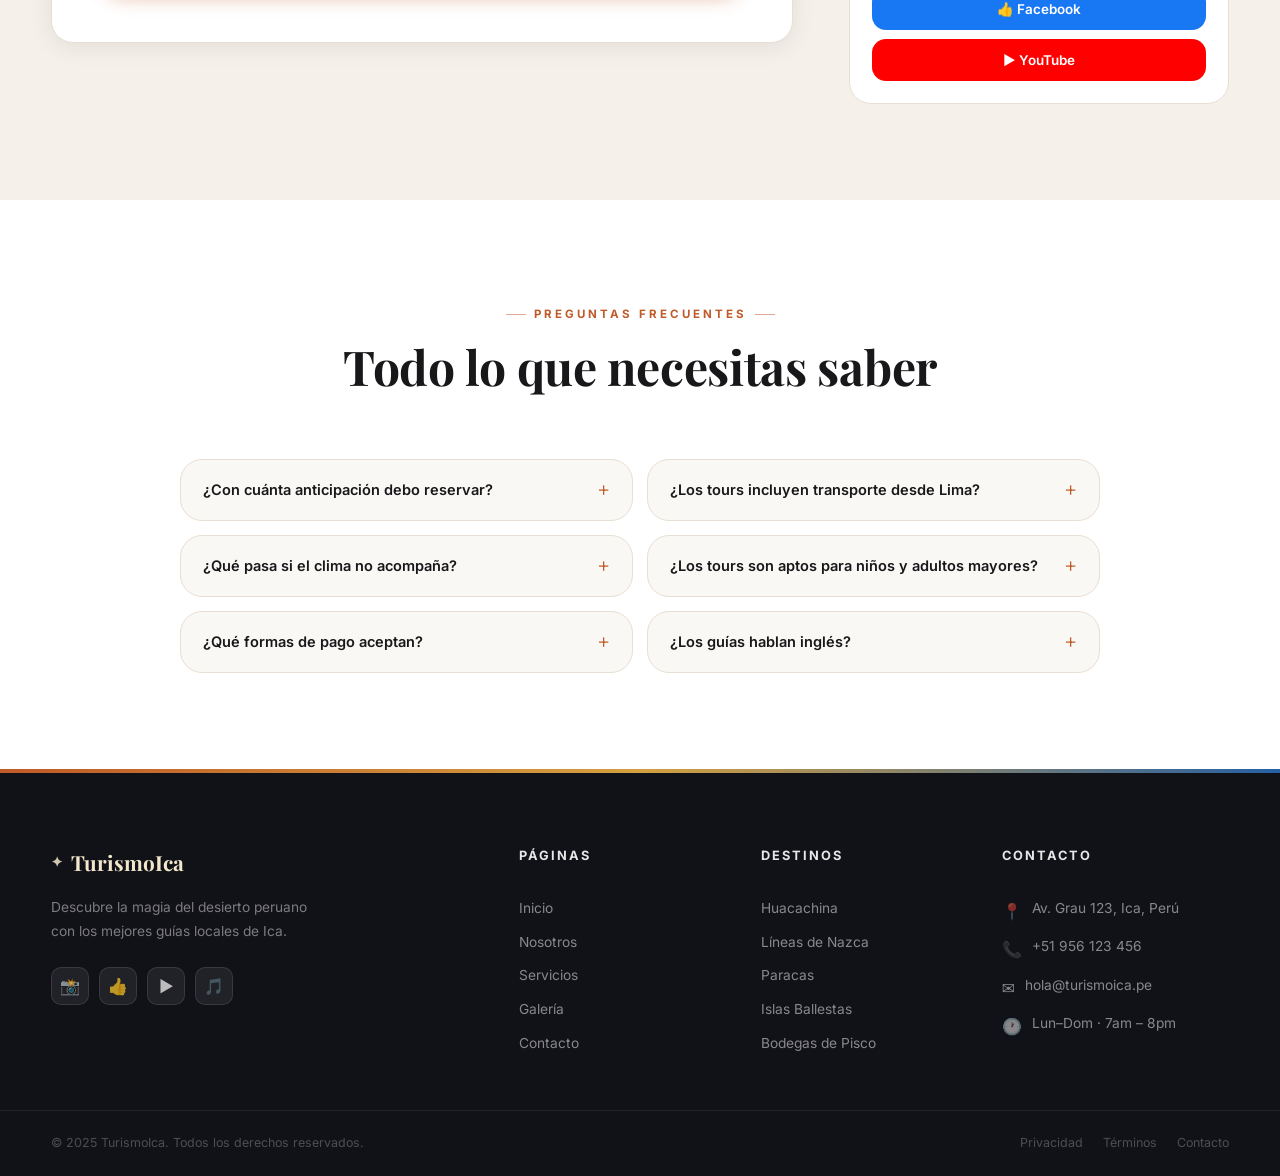
==== commit 62da6729: "avance estetico, navbar  footer" ====
--- a/contacto.html
+++ b/contacto.html
@@ -24,8 +24,18 @@
         <a href="galeria.html">Galería</a>
         <a href="contacto.html" class="btn-nav active-nav">Contáctanos</a>
       </nav>
+      <button class="nav-toggle" id="navToggle" aria-label="Abrir menú">
+        <span></span><span></span><span></span>
+      </button>
     </div>
   </header>
+  <nav class="nav-mobile" id="navMobile">
+    <a href="index.html">Inicio</a>
+    <a href="nosotros.html">Nosotros</a>
+    <a href="servicios.html">Servicios</a>
+    <a href="galeria.html">Galería</a>
+    <a href="contacto.html" class="btn-nav-mobile active">Contáctanos</a>
+  </nav>
 
   <!-- PAGE HERO -->
   <section class="page-hero page-hero-contact">
@@ -251,40 +261,74 @@
 
   <!-- FOOTER -->
   <footer class="footer">
-    <div class="container footer-inner">
-      <div class="footer-brand">
-        <a href="index.html" class="logo logo-light">
-          <span class="logo-icon">✦</span> TurismoIca
-        </a>
-        <p>Descubre la magia del desierto peruano con los mejores guías locales.</p>
-      </div>
-      <div class="footer-links">
-        <h4>Páginas</h4>
-        <a href="index.html">Inicio</a>
-        <a href="nosotros.html">Nosotros</a>
-        <a href="servicios.html">Servicios</a>
-        <a href="galeria.html">Galería</a>
+    <div class="footer-top-bar"></div>
+    <div class="footer-main">
+      <div class="container footer-inner">
+        <div class="footer-brand">
+          <a href="index.html" class="logo logo-light">
+            <span class="logo-icon">✦</span> TurismoIca
+          </a>
+          <p>Descubre la magia del desierto peruano con los mejores guías locales de Ica.</p>
+          <div class="footer-social">
+            <a href="#" class="social-btn" aria-label="Instagram">📸</a>
+            <a href="#" class="social-btn" aria-label="Facebook">👍</a>
+            <a href="#" class="social-btn" aria-label="YouTube">▶️</a>
+            <a href="#" class="social-btn" aria-label="TikTok">🎵</a>
+          </div>
+        </div>
+        <div class="footer-col">
+          <h4>Páginas</h4>
+          <a href="index.html">Inicio</a>
+          <a href="nosotros.html">Nosotros</a>
+          <a href="servicios.html">Servicios</a>
+          <a href="galeria.html">Galería</a>
+          <a href="contacto.html">Contacto</a>
+        </div>
+        <div class="footer-col">
+          <h4>Destinos</h4>
+          <a href="servicios.html">Huacachina</a>
+          <a href="servicios.html">Líneas de Nazca</a>
+          <a href="servicios.html">Paracas</a>
+          <a href="servicios.html">Islas Ballestas</a>
+          <a href="servicios.html">Bodegas de Pisco</a>
+        </div>
+        <div class="footer-col">
+          <h4>Contacto</h4>
+          <div class="footer-contact-item"><span>📍</span><span>Av. Grau 123, Ica, Perú</span></div>
+          <div class="footer-contact-item"><span>📞</span><span>+51 956 123 456</span></div>
+          <div class="footer-contact-item"><span>✉️</span><span>hola@turismoica.pe</span></div>
+          <div class="footer-contact-item"><span>🕐</span><span>Lun–Dom · 7am – 8pm</span></div>
+        </div>
+      </div>
+    </div>
+    <div class="container footer-bottom">
+      <p>© 2025 TurismoIca. Todos los derechos reservados.</p>
+      <div class="footer-bottom-links">
+        <a href="#">Privacidad</a>
+        <a href="#">Términos</a>
         <a href="contacto.html">Contacto</a>
       </div>
-      <div class="footer-links">
-        <h4>Destinos</h4>
-        <a href="servicios.html">Huacachina</a>
-        <a href="servicios.html">Líneas de Nazca</a>
-        <a href="servicios.html">Paracas</a>
-        <a href="servicios.html">Islas Ballestas</a>
-      </div>
-      <div class="footer-contact">
-        <h4>Contacto</h4>
-        <p>📍 Av. Grau 123, Ica, Perú</p>
-        <p>📞 +51 956 123 456</p>
-        <p>✉️ hola@turismoica.pe</p>
-      </div>
-    </div>
-    <div class="footer-bottom">
-      <p>© 2025 TurismoIca. Todos los derechos reservados.</p>
     </div>
   </footer>
 
+  <button class="scroll-top" id="scrollTop" aria-label="Volver arriba">↑</button>
+  <script>
+    const _nav = document.querySelector('.navbar');
+    const _top = document.getElementById('scrollTop');
+    const _tog = document.getElementById('navToggle');
+    const _mob = document.getElementById('navMobile');
+    window.addEventListener('scroll', () => {
+      _nav.classList.toggle('scrolled', window.scrollY > 20);
+      _top.classList.toggle('visible', window.scrollY > 300);
+    }, { passive: true });
+    _top.addEventListener('click', () => window.scrollTo({ top: 0, behavior: 'smooth' }));
+    _tog.addEventListener('click', () => { _tog.classList.toggle('open'); _mob.classList.toggle('open'); });
+    document.addEventListener('click', e => {
+      if (!_tog.contains(e.target) && !_mob.contains(e.target)) {
+        _tog.classList.remove('open'); _mob.classList.remove('open');
+      }
+    });
+  </script>
   <script>
     /* ── Chips de destino ── */
     document.querySelectorAll('.chip').forEach(chip => {
--- a/css/estilos.css
+++ b/css/estilos.css
@@ -1,42 +1,55 @@
 /* =============================================
-   TURISMO ICA — Estilos globales
+   TURISMO ICA — Estilos globales v2
    ============================================= */
 
 :root {
-  --sand:       #f5e9d0;
-  --sand-dark:  #e8d4a8;
-  --terra:      #c0622b;
-  --terra-dark: #9a4b20;
-  --sky:        #2a6496;
-  --sky-light:  #4a90b8;
-  --green:      #2d7a52;
-  --text:       #1a1a2e;
-  --text-muted: #6b6b7e;
-  --white:      #ffffff;
-  --off-white:  #faf8f4;
-  --border:     #e4ddd0;
-  --radius:     14px;
-  --radius-lg:  22px;
-  --shadow:     0 4px 24px rgba(0,0,0,0.08);
-  --shadow-lg:  0 12px 48px rgba(0,0,0,0.14);
-  --font-head:  'Playfair Display', Georgia, serif;
-  --font-body:  'Inter', system-ui, sans-serif;
-}
-
+  --terra:       #C05A28;
+  --terra-dark:  #96421C;
+  --terra-light: #F4E4D8;
+  --gold:        #D4A040;
+  --gold-light:  #FBF3E0;
+  --sky:         #2660A4;
+  --sky-light:   #E8F0FB;
+  --green:       #22724A;
+  --green-light: #E4F3EB;
+  --sand:        #F3E8CC;
+  --sand-dark:   #E6D2A4;
+  --text:        #18181B;
+  --text-muted:  #71717A;
+  --text-light:  #A1A1AA;
+  --white:       #FFFFFF;
+  --off-white:   #FAF8F5;
+  --surface:     #F5F0EA;
+  --border:      #E8DFD2;
+  --border-dark: #D4C8B8;
+  --radius-sm:   8px;
+  --radius:      14px;
+  --radius-lg:   22px;
+  --radius-xl:   32px;
+  --shadow-sm:   0 1px 6px rgba(0,0,0,0.06);
+  --shadow:      0 4px 24px rgba(0,0,0,0.08);
+  --shadow-lg:   0 16px 56px rgba(0,0,0,0.14);
+  --shadow-xl:   0 24px 80px rgba(0,0,0,0.2);
+  --font-head:   'Playfair Display', Georgia, serif;
+  --font-body:   'Inter', system-ui, sans-serif;
+  --nav-h:       68px;
+  --ease:        cubic-bezier(0.4, 0, 0.2, 1);
+}
+
+/* ── Reset ── */
 *, *::before, *::after { box-sizing: border-box; margin: 0; padding: 0; }
-
-html { scroll-behavior: smooth; }
-
+html { scroll-behavior: smooth; font-size: 16px; }
 body {
   font-family: var(--font-body);
   color: var(--text);
   background: var(--off-white);
-  line-height: 1.6;
+  line-height: 1.65;
   -webkit-font-smoothing: antialiased;
-}
-
+  -moz-osx-font-smoothing: grayscale;
+}
 a { text-decoration: none; color: inherit; }
 img { display: block; max-width: 100%; }
+ul, ol { list-style: none; }
 
 .container {
   width: min(1200px, 92vw);
@@ -45,182 +58,285 @@
 
 /* ── Botones ── */
 .btn-primary {
-  display: inline-block;
-  background: var(--terra);
-  color: var(--white);
-  padding: 14px 32px;
+  display: inline-flex;
+  align-items: center;
+  gap: 8px;
+  background: linear-gradient(135deg, var(--terra) 0%, var(--terra-dark) 100%);
+  color: var(--white);
+  padding: 13px 30px;
   border-radius: 50px;
   font-weight: 600;
-  font-size: 0.95rem;
-  letter-spacing: 0.3px;
-  transition: background 0.2s, transform 0.15s, box-shadow 0.2s;
-  box-shadow: 0 4px 16px rgba(192,98,43,0.35);
+  font-size: 0.93rem;
+  letter-spacing: 0.2px;
+  transition: transform 0.18s var(--ease), box-shadow 0.18s var(--ease), filter 0.18s;
+  box-shadow: 0 4px 18px rgba(192,90,40,0.38);
+  border: none;
+  cursor: pointer;
+  font-family: var(--font-body);
 }
 .btn-primary:hover {
-  background: var(--terra-dark);
   transform: translateY(-2px);
-  box-shadow: 0 6px 24px rgba(192,98,43,0.45);
-}
+  box-shadow: 0 8px 28px rgba(192,90,40,0.48);
+  filter: brightness(1.06);
+}
+.btn-primary:active { transform: translateY(0); }
 
 .btn-ghost {
-  display: inline-block;
-  border: 2px solid rgba(255,255,255,0.7);
-  color: var(--white);
-  padding: 12px 30px;
+  display: inline-flex;
+  align-items: center;
+  gap: 8px;
+  border: 1.5px solid rgba(255,255,255,0.6);
+  color: var(--white);
+  padding: 12px 28px;
   border-radius: 50px;
   font-weight: 500;
-  font-size: 0.95rem;
-  transition: background 0.2s, border-color 0.2s;
-}
-.btn-ghost:hover {
-  background: rgba(255,255,255,0.15);
-  border-color: var(--white);
-}
+  font-size: 0.93rem;
+  transition: background 0.18s, border-color 0.18s;
+  background: rgba(255,255,255,0.08);
+  backdrop-filter: blur(4px);
+}
+.btn-ghost:hover { background: rgba(255,255,255,0.18); border-color: var(--white); }
 
 .btn-outline {
-  display: inline-block;
-  border: 2px solid var(--white);
-  color: var(--white);
-  padding: 14px 32px;
+  display: inline-flex;
+  align-items: center;
+  gap: 8px;
+  border: 1.5px solid rgba(255,255,255,0.7);
+  color: var(--white);
+  padding: 13px 30px;
   border-radius: 50px;
   font-weight: 600;
-  font-size: 0.95rem;
-  transition: background 0.2s;
-}
-.btn-outline:hover { background: rgba(255,255,255,0.15); }
-
-.btn-lg { padding: 17px 42px; font-size: 1.05rem; }
+  font-size: 0.93rem;
+  transition: background 0.18s, border-color 0.18s;
+  background: rgba(255,255,255,0.08);
+}
+.btn-outline:hover { background: rgba(255,255,255,0.2); border-color: var(--white); }
+
+.btn-lg { padding: 16px 40px; font-size: 1.02rem; }
 
 /* ── Navbar ── */
 .navbar {
   position: fixed;
   top: 0; left: 0; right: 0;
-  z-index: 100;
-  background: rgba(250, 248, 244, 0.9);
-  backdrop-filter: blur(12px);
-  -webkit-backdrop-filter: blur(12px);
+  z-index: 200;
+  height: var(--nav-h);
+  background: rgba(250, 248, 245, 0.85);
+  backdrop-filter: blur(16px) saturate(1.5);
+  -webkit-backdrop-filter: blur(16px) saturate(1.5);
   border-bottom: 1px solid var(--border);
+  transition: background 0.3s, box-shadow 0.3s;
+}
+.navbar.scrolled {
+  background: rgba(250, 248, 245, 0.97);
+  box-shadow: 0 2px 24px rgba(0,0,0,0.09);
 }
 
 .nav-inner {
   display: flex;
   align-items: center;
   justify-content: space-between;
-  height: 68px;
+  height: var(--nav-h);
 }
 
 .logo {
   font-family: var(--font-head);
-  font-size: 1.4rem;
+  font-size: 1.35rem;
   font-weight: 700;
   color: var(--terra);
   display: flex;
   align-items: center;
   gap: 8px;
-}
-.logo-icon { font-size: 1rem; }
+  flex-shrink: 0;
+  z-index: 201;
+}
+.logo-icon { font-size: 0.9rem; opacity: 0.85; }
 .logo-light { color: var(--sand); }
 
 .nav-links {
   display: flex;
   align-items: center;
-  gap: 32px;
+  gap: 36px;
 }
 .nav-links a {
-  font-size: 0.9rem;
+  font-size: 0.88rem;
   font-weight: 500;
   color: var(--text-muted);
   transition: color 0.2s;
-}
-.nav-links a:hover, .nav-links a.active { color: var(--text); }
+  position: relative;
+  padding-bottom: 3px;
+}
+.nav-links a::after {
+  content: '';
+  position: absolute;
+  bottom: -2px; left: 0; right: 0;
+  height: 2px;
+  background: var(--terra);
+  border-radius: 2px;
+  transform: scaleX(0);
+  transition: transform 0.2s var(--ease);
+}
+.nav-links a:hover { color: var(--text); }
+.nav-links a:hover::after, .nav-links a.active::after { transform: scaleX(1); }
+.nav-links a.active { color: var(--text); }
 
 .btn-nav {
-  background: var(--terra) !important;
+  background: linear-gradient(135deg, var(--terra), var(--terra-dark)) !important;
   color: var(--white) !important;
-  padding: 9px 22px;
+  padding: 9px 22px !important;
+  border-radius: 50px !important;
+  font-size: 0.86rem !important;
+  font-weight: 600 !important;
+  box-shadow: 0 3px 12px rgba(192,90,40,0.3) !important;
+  transition: filter 0.18s, transform 0.18s !important;
+}
+.btn-nav::after { display: none !important; }
+.btn-nav:hover { filter: brightness(1.08) !important; transform: translateY(-1px) !important; }
+.active-nav {
+  background: linear-gradient(135deg, var(--terra-dark), #6e2e10) !important;
+}
+
+/* Hamburguesa */
+.nav-toggle {
+  display: none;
+  flex-direction: column;
+  justify-content: center;
+  align-items: center;
+  gap: 5px;
+  width: 40px;
+  height: 40px;
+  background: none;
+  border: none;
+  cursor: pointer;
+  z-index: 201;
+  border-radius: var(--radius-sm);
+  transition: background 0.2s;
+  flex-shrink: 0;
+}
+.nav-toggle:hover { background: var(--surface); }
+.nav-toggle span {
+  display: block;
+  width: 22px;
+  height: 2px;
+  background: var(--text);
+  border-radius: 2px;
+  transition: transform 0.3s var(--ease), opacity 0.3s;
+}
+.nav-toggle.open span:nth-child(1) { transform: translateY(7px) rotate(45deg); }
+.nav-toggle.open span:nth-child(2) { opacity: 0; transform: scaleX(0); }
+.nav-toggle.open span:nth-child(3) { transform: translateY(-7px) rotate(-45deg); }
+
+/* Menú móvil */
+.nav-mobile {
+  display: none;
+  position: fixed;
+  top: var(--nav-h);
+  left: 0; right: 0;
+  background: var(--white);
+  border-bottom: 1px solid var(--border);
+  padding: 20px 0 28px;
+  z-index: 199;
+  box-shadow: 0 8px 32px rgba(0,0,0,0.12);
+  transform: translateY(-10px);
+  opacity: 0;
+  pointer-events: none;
+  transition: transform 0.3s var(--ease), opacity 0.3s;
+}
+.nav-mobile.open {
+  transform: translateY(0);
+  opacity: 1;
+  pointer-events: auto;
+}
+.nav-mobile a {
+  display: block;
+  padding: 13px 24px;
+  font-size: 1rem;
+  font-weight: 500;
+  color: var(--text-muted);
+  border-bottom: 1px solid var(--border);
+  transition: color 0.2s, background 0.2s;
+}
+.nav-mobile a:last-child { border-bottom: none; }
+.nav-mobile a:hover, .nav-mobile a.active { color: var(--text); background: var(--off-white); }
+.nav-mobile .btn-nav-mobile {
+  margin: 16px 24px 0;
+  display: block;
+  text-align: center;
+  background: linear-gradient(135deg, var(--terra), var(--terra-dark));
+  color: var(--white) !important;
   border-radius: 50px;
-  font-size: 0.88rem !important;
-  transition: background 0.2s !important;
-}
-.btn-nav:hover { background: var(--terra-dark) !important; }
-
-/* ── Hero ── */
+  padding: 13px !important;
+  font-weight: 600;
+  border-bottom: none !important;
+}
+.nav-mobile .btn-nav-mobile:hover { filter: brightness(1.08); background: linear-gradient(135deg, var(--terra), var(--terra-dark)) !important; }
+
+/* ── Hero principal ── */
 .hero {
   position: relative;
   min-height: 100vh;
   display: flex;
   align-items: center;
   justify-content: center;
-  background: linear-gradient(135deg, #2c1810 0%, #5a3520 25%, #8b6914 55%, #c09030 75%, #e8c547 100%);
+  background: linear-gradient(145deg, #1E0E04 0%, #3D1E08 20%, #7A4010 45%, #B07820 70%, #D4A040 88%, #ECC84A 100%);
   overflow: hidden;
 }
-
-/* Patrón de textura sobre el hero */
 .hero::before {
   content: '';
   position: absolute;
   inset: 0;
-  background-image:
-    radial-gradient(ellipse at 20% 50%, rgba(139,105,20,0.4) 0%, transparent 50%),
-    radial-gradient(ellipse at 80% 20%, rgba(192,98,43,0.3) 0%, transparent 40%);
+  background:
+    radial-gradient(ellipse at 15% 55%, rgba(120,60,10,0.5) 0%, transparent 50%),
+    radial-gradient(ellipse at 85% 20%, rgba(180,100,20,0.35) 0%, transparent 45%),
+    radial-gradient(ellipse at 50% 90%, rgba(30,10,0,0.4) 0%, transparent 40%);
   pointer-events: none;
 }
-
 .hero-overlay {
   position: absolute;
   inset: 0;
-  background: linear-gradient(to bottom, rgba(26,10,0,0.3) 0%, rgba(26,10,0,0.55) 100%);
-}
-
+  background: linear-gradient(180deg, rgba(10,4,0,0.25) 0%, rgba(10,4,0,0.5) 100%);
+}
 .hero-content {
   position: relative;
   z-index: 2;
   text-align: center;
   color: var(--white);
-  padding: 120px 20px 60px;
-  max-width: 760px;
-}
-
+  padding: 130px 24px 80px;
+  max-width: 800px;
+}
 .hero-badge {
-  display: inline-block;
-  background: rgba(255,255,255,0.15);
-  border: 1px solid rgba(255,255,255,0.3);
+  display: inline-flex;
+  align-items: center;
+  gap: 8px;
+  background: rgba(255,255,255,0.12);
+  border: 1px solid rgba(255,255,255,0.28);
   backdrop-filter: blur(8px);
-  color: var(--white);
-  font-size: 0.8rem;
-  font-weight: 600;
-  letter-spacing: 2px;
+  color: rgba(255,255,255,0.92);
+  font-size: 0.75rem;
+  font-weight: 700;
+  letter-spacing: 2.5px;
   text-transform: uppercase;
-  padding: 6px 18px;
+  padding: 7px 20px;
   border-radius: 50px;
-  margin-bottom: 24px;
-}
-
+  margin-bottom: 28px;
+}
 .hero-title {
   font-family: var(--font-head);
-  font-size: clamp(2.6rem, 6vw, 4.4rem);
-  font-weight: 700;
-  line-height: 1.15;
-  margin-bottom: 22px;
-  text-shadow: 0 2px 20px rgba(0,0,0,0.3);
-}
-
+  font-size: clamp(2.8rem, 6.5vw, 4.8rem);
+  font-weight: 700;
+  line-height: 1.1;
+  margin-bottom: 24px;
+  text-shadow: 0 2px 24px rgba(0,0,0,0.35);
+  letter-spacing: -0.5px;
+}
 .hero-sub {
-  font-size: clamp(1rem, 2.2vw, 1.18rem);
-  color: rgba(255,255,255,0.85);
-  max-width: 560px;
-  margin: 0 auto 36px;
+  font-size: clamp(1rem, 2.3vw, 1.2rem);
+  color: rgba(255,255,255,0.82);
+  max-width: 580px;
+  margin: 0 auto 40px;
   font-weight: 300;
-  line-height: 1.7;
-}
-
-.hero-actions {
-  display: flex;
-  gap: 16px;
-  justify-content: center;
-  flex-wrap: wrap;
-}
-
+  line-height: 1.75;
+}
+.hero-actions { display: flex; gap: 14px; justify-content: center; flex-wrap: wrap; }
 .hero-scroll {
   position: absolute;
   bottom: 36px;
@@ -230,117 +346,154 @@
   flex-direction: column;
   align-items: center;
   gap: 10px;
-  color: rgba(255,255,255,0.6);
-  font-size: 0.75rem;
-  letter-spacing: 2px;
+  color: rgba(255,255,255,0.5);
+  font-size: 0.68rem;
+  letter-spacing: 2.5px;
   text-transform: uppercase;
 }
-
 .scroll-line {
   width: 1px;
-  height: 40px;
-  background: linear-gradient(to bottom, rgba(255,255,255,0.5), transparent);
-  animation: scrollPulse 2s ease-in-out infinite;
+  height: 42px;
+  background: linear-gradient(to bottom, rgba(255,255,255,0.55), transparent);
+  animation: scrollPulse 2.2s ease-in-out infinite;
 }
 @keyframes scrollPulse {
-  0%, 100% { opacity: 0.4; }
-  50% { opacity: 1; }
-}
-
-/* ── Stats ── */
+  0%, 100% { opacity: 0.35; transform: scaleY(1); }
+  50% { opacity: 1; transform: scaleY(1.05); }
+}
+
+/* ── Page hero (páginas internas) ── */
+.page-hero {
+  position: relative;
+  min-height: 50vh;
+  display: flex;
+  align-items: center;
+  justify-content: center;
+  overflow: hidden;
+  padding-top: var(--nav-h);
+}
+.page-hero::before {
+  content: '';
+  position: absolute;
+  inset: 0;
+  background:
+    radial-gradient(ellipse at 25% 65%, rgba(192,90,40,0.3) 0%, transparent 55%),
+    radial-gradient(ellipse at 78% 28%, rgba(212,160,64,0.2) 0%, transparent 45%);
+  pointer-events: none;
+}
+.page-hero-overlay {
+  position: absolute;
+  inset: 0;
+  background: rgba(8,4,0,0.42);
+}
+.page-hero-content {
+  position: relative;
+  z-index: 2;
+  text-align: center;
+  color: var(--white);
+  padding: 80px 24px 72px;
+  max-width: 720px;
+}
+/* Variantes de color */
+.page-hero          { background: linear-gradient(145deg, #1A0E06 0%, #3A1E0A 30%, #6A3E10 65%, #A07020 100%); }
+.page-hero-gallery  { background: linear-gradient(145deg, #06101E 0%, #102A4A 35%, #1A4A80 70%, #143060 100%); }
+.page-hero-servicios{ background: linear-gradient(145deg, #180800 0%, #3A1604 28%, #7A3008 58%, #B85018 82%, #D47020 100%); }
+.page-hero-contact  { background: linear-gradient(145deg, #080E08 0%, #142414 30%, #224A2A 65%, #1A3820 100%); }
+
+/* ── Stats bar ── */
 .stats-bar {
   background: var(--white);
   border-bottom: 1px solid var(--border);
-  padding: 28px 0;
+  padding: 30px 0;
 }
 .stats-inner {
   display: flex;
   align-items: center;
   justify-content: center;
-  gap: 0;
   flex-wrap: wrap;
 }
 .stat {
   display: flex;
   flex-direction: column;
   align-items: center;
-  gap: 4px;
-  padding: 8px 40px;
+  gap: 5px;
+  padding: 8px 44px;
+  text-align: center;
 }
 .stat strong {
-  font-size: 1.8rem;
+  font-size: 1.9rem;
   font-weight: 700;
   color: var(--terra);
   font-family: var(--font-head);
-}
-.stat span {
-  font-size: 0.82rem;
-  color: var(--text-muted);
-  font-weight: 400;
-}
-.stat-divider {
-  width: 1px;
-  height: 48px;
-  background: var(--border);
-}
-
-/* ── Secciones genéricas ── */
-.section { padding: 100px 0; }
-
-.section-header {
-  text-align: center;
-  margin-bottom: 60px;
-}
+  line-height: 1;
+}
+.stat span { font-size: 0.8rem; color: var(--text-muted); letter-spacing: 0.3px; }
+.stat-divider { width: 1px; height: 50px; background: var(--border); }
+
+/* ── Secciones ── */
+.section { padding: 96px 0; }
+
+.section-header { text-align: center; margin-bottom: 64px; }
+
 .section-tag {
-  display: inline-block;
+  display: inline-flex;
+  align-items: center;
+  gap: 8px;
   color: var(--terra);
-  font-size: 0.78rem;
-  font-weight: 700;
-  letter-spacing: 2.5px;
+  font-size: 0.72rem;
+  font-weight: 700;
+  letter-spacing: 3px;
   text-transform: uppercase;
   margin-bottom: 14px;
 }
+.section-tag::before,
+.section-tag::after {
+  content: '';
+  display: block;
+  width: 20px;
+  height: 1px;
+  background: var(--terra);
+  opacity: 0.5;
+}
+
 .section-title {
   font-family: var(--font-head);
-  font-size: clamp(1.9rem, 4vw, 2.8rem);
-  font-weight: 700;
-  line-height: 1.2;
+  font-size: clamp(2rem, 4.2vw, 3rem);
+  font-weight: 700;
+  line-height: 1.18;
   color: var(--text);
   margin-bottom: 16px;
+  letter-spacing: -0.3px;
 }
 .section-desc {
   color: var(--text-muted);
   font-size: 1.05rem;
-  max-width: 480px;
+  max-width: 500px;
   margin-inline: auto;
-}
-
-/* ── Cards de destinos ── */
+  line-height: 1.7;
+}
+
+/* ── Cards destinos ── */
 .destinos { background: var(--off-white); }
-
 .cards-grid {
   display: grid;
   grid-template-columns: repeat(3, 1fr);
-  gap: 24px;
-}
-
+  gap: 22px;
+}
 .card {
   background: var(--white);
   border-radius: var(--radius-lg);
   overflow: hidden;
-  box-shadow: var(--shadow);
-  transition: transform 0.25s, box-shadow 0.25s;
+  box-shadow: var(--shadow-sm);
+  border: 1px solid var(--border);
+  transition: transform 0.25s var(--ease), box-shadow 0.25s var(--ease), border-color 0.25s;
 }
 .card:hover {
   transform: translateY(-6px);
   box-shadow: var(--shadow-lg);
-}
-
-.card-featured {
-  grid-column: span 1;
-  grid-row: span 2;
-}
-
+  border-color: var(--sand-dark);
+}
+.card-featured { grid-column: span 1; grid-row: span 2; }
 .card-img {
   height: 180px;
   display: flex;
@@ -348,20 +501,16 @@
   justify-content: center;
 }
 .card-featured .card-img { height: 240px; }
-
 .card-emoji {
   font-size: 3.5rem;
-  filter: drop-shadow(0 4px 12px rgba(0,0,0,0.2));
-}
-
-.card-body {
-  padding: 22px 24px 26px;
-}
+  filter: drop-shadow(0 4px 14px rgba(0,0,0,0.22));
+}
+.card-body { padding: 22px 24px 26px; }
 .card-tag {
   display: inline-block;
-  background: var(--sand);
+  background: var(--terra-light);
   color: var(--terra);
-  font-size: 0.7rem;
+  font-size: 0.68rem;
   font-weight: 700;
   letter-spacing: 1.5px;
   text-transform: uppercase;
@@ -371,62 +520,37 @@
 }
 .card-body h3 {
   font-family: var(--font-head);
-  font-size: 1.3rem;
-  font-weight: 700;
-  margin-bottom: 8px;
+  font-size: 1.25rem;
+  font-weight: 700;
+  margin-bottom: 9px;
   color: var(--text);
 }
-.card-body p {
-  font-size: 0.88rem;
-  color: var(--text-muted);
-  line-height: 1.6;
-  margin-bottom: 16px;
-}
+.card-body p { font-size: 0.87rem; color: var(--text-muted); line-height: 1.65; margin-bottom: 16px; }
 .card-link {
   color: var(--terra);
-  font-size: 0.88rem;
+  font-size: 0.87rem;
   font-weight: 600;
+  display: inline-flex;
+  align-items: center;
+  gap: 6px;
   transition: gap 0.2s;
-  display: inline-flex;
-  align-items: center;
-}
-.card-link:hover { color: var(--terra-dark); letter-spacing: 0.5px; }
-
+}
+.card-link:hover { gap: 10px; }
 .card-cta {
-  background: linear-gradient(135deg, var(--terra) 0%, var(--terra-dark) 100%);
+  background: linear-gradient(145deg, var(--terra) 0%, var(--terra-dark) 100%);
   display: flex;
   align-items: center;
   justify-content: center;
 }
-.card-cta-inner {
-  padding: 32px;
-  text-align: center;
-  color: var(--white);
-}
+.card-cta-inner { padding: 32px; text-align: center; color: var(--white); }
 .card-emoji-big { font-size: 3rem; margin-bottom: 16px; display: block; }
-.card-cta-inner h3 {
-  font-family: var(--font-head);
-  font-size: 1.2rem;
-  font-weight: 700;
-  margin-bottom: 10px;
-}
-.card-cta-inner p {
-  font-size: 0.88rem;
-  opacity: 0.85;
-  margin-bottom: 22px;
-  line-height: 1.5;
-}
-.card-cta .btn-primary {
-  background: var(--white);
-  color: var(--terra);
-  box-shadow: none;
-}
+.card-cta-inner h3 { font-family: var(--font-head); font-size: 1.2rem; font-weight: 700; margin-bottom: 10px; }
+.card-cta-inner p { font-size: 0.87rem; opacity: 0.85; margin-bottom: 22px; line-height: 1.55; }
+.card-cta .btn-primary { background: var(--white); color: var(--terra); box-shadow: none; }
 .card-cta .btn-primary:hover { background: var(--sand); }
 
 /* ── Por qué elegirnos ── */
-.why-us {
-  background: var(--white);
-}
+.why-us { background: var(--white); }
 .why-inner {
   display: grid;
   grid-template-columns: 1fr 1fr;
@@ -434,49 +558,16 @@
   align-items: center;
 }
 .why-text .section-title { text-align: left; }
-.why-text > p {
-  color: var(--text-muted);
-  font-size: 1rem;
-  margin-bottom: 36px;
-  line-height: 1.7;
-}
-.why-list {
-  list-style: none;
-  display: flex;
-  flex-direction: column;
-  gap: 22px;
-  margin-bottom: 36px;
-}
-.why-list li {
-  display: flex;
-  gap: 16px;
-  align-items: flex-start;
-}
-.why-icon {
-  font-size: 1.4rem;
-  flex-shrink: 0;
-  margin-top: 2px;
-}
-.why-list div {
-  display: flex;
-  flex-direction: column;
-  gap: 3px;
-}
-.why-list strong {
-  font-size: 0.95rem;
-  font-weight: 600;
-  color: var(--text);
-}
-.why-list span {
-  font-size: 0.85rem;
-  color: var(--text-muted);
-}
-
-.why-visual {
-  display: flex;
-  flex-direction: column;
-  gap: 20px;
-}
+.why-text .section-tag { justify-content: flex-start; }
+.why-text .section-tag::after { display: none; }
+.why-text > p { color: var(--text-muted); font-size: 1rem; margin-bottom: 36px; line-height: 1.75; }
+.why-list { display: flex; flex-direction: column; gap: 22px; margin-bottom: 36px; }
+.why-list li { display: flex; gap: 16px; align-items: flex-start; }
+.why-icon { font-size: 1.4rem; flex-shrink: 0; margin-top: 1px; }
+.why-list div { display: flex; flex-direction: column; gap: 3px; }
+.why-list strong { font-size: 0.94rem; font-weight: 600; color: var(--text); }
+.why-list span { font-size: 0.84rem; color: var(--text-muted); line-height: 1.55; }
+.why-visual { display: flex; flex-direction: column; gap: 18px; }
 .why-card-big {
   background: var(--off-white);
   border: 1px solid var(--border);
@@ -486,35 +577,31 @@
 .why-big-emoji { font-size: 2.5rem; margin-bottom: 16px; }
 .why-card-big > p {
   font-family: var(--font-head);
-  font-size: 1.1rem;
-  line-height: 1.6;
+  font-size: 1.08rem;
+  line-height: 1.65;
   color: var(--text);
   margin-bottom: 24px;
   font-style: italic;
 }
-.why-author {
-  display: flex;
-  align-items: center;
-  gap: 14px;
-}
+.why-author { display: flex; align-items: center; gap: 14px; }
 .author-avatar {
   width: 44px;
   height: 44px;
   border-radius: 50%;
   background: linear-gradient(135deg, var(--terra), var(--sky));
   color: var(--white);
-  font-size: 0.8rem;
+  font-size: 0.78rem;
   font-weight: 700;
   display: flex;
   align-items: center;
   justify-content: center;
+  flex-shrink: 0;
 }
 .why-author div { display: flex; flex-direction: column; gap: 2px; }
 .why-author strong { font-size: 0.9rem; }
-.why-author span { font-size: 0.78rem; color: var(--text-muted); }
-
+.why-author span { font-size: 0.77rem; color: var(--text-muted); }
 .why-card-small {
-  background: linear-gradient(135deg, var(--terra) 0%, #e8873a 100%);
+  background: linear-gradient(135deg, var(--terra) 0%, #E07035 100%);
   border-radius: var(--radius);
   padding: 22px 28px;
   display: flex;
@@ -523,120 +610,158 @@
   color: var(--white);
 }
 .why-card-small strong { font-size: 1.6rem; font-weight: 700; font-family: var(--font-head); }
-.why-card-small span { font-size: 0.85rem; opacity: 0.85; }
+.why-card-small span { font-size: 0.84rem; opacity: 0.88; }
 
 /* ── CTA ── */
 .cta-section {
-  background: linear-gradient(135deg, #1a2a4a 0%, #2a4a7a 50%, #1a3a5a 100%);
-  padding: 100px 0;
+  background: linear-gradient(145deg, #0E1824 0%, #16304E 45%, #0E2438 100%);
+  padding: 96px 0;
   text-align: center;
-}
-.cta-inner h2 {
-  font-family: var(--font-head);
-  font-size: clamp(2rem, 4vw, 3rem);
-  font-weight: 700;
-  color: var(--white);
-  line-height: 1.2;
-  margin-bottom: 18px;
-}
-.cta-inner p {
-  color: rgba(255,255,255,0.75);
-  font-size: 1.05rem;
-  margin-bottom: 40px;
-}
-.cta-actions {
-  display: flex;
-  gap: 16px;
-  justify-content: center;
-  flex-wrap: wrap;
-}
-
-/* ── Footer ── */
-.footer {
-  background: #0f0f1a;
-  color: rgba(255,255,255,0.7);
-  padding-top: 72px;
-}
-.footer-inner {
-  display: grid;
-  grid-template-columns: 2fr 1fr 1fr 1fr;
-  gap: 48px;
-  padding-bottom: 60px;
-  border-bottom: 1px solid rgba(255,255,255,0.08);
-}
-.footer-brand .logo { margin-bottom: 16px; font-size: 1.3rem; }
-.footer-brand p {
-  font-size: 0.87rem;
-  line-height: 1.7;
-  color: rgba(255,255,255,0.5);
-}
-.footer-links h4,
-.footer-contact h4 {
-  color: var(--white);
-  font-size: 0.85rem;
-  font-weight: 600;
-  letter-spacing: 1.5px;
-  text-transform: uppercase;
-  margin-bottom: 18px;
-}
-.footer-links {
-  display: flex;
-  flex-direction: column;
-  gap: 10px;
-}
-.footer-links a {
-  font-size: 0.88rem;
-  color: rgba(255,255,255,0.55);
-  transition: color 0.2s;
-}
-.footer-links a:hover { color: var(--sand); }
-.footer-contact p {
-  font-size: 0.87rem;
-  margin-bottom: 8px;
-  color: rgba(255,255,255,0.55);
-}
-.footer-bottom {
-  text-align: center;
-  padding: 22px 0;
-  font-size: 0.8rem;
-  color: rgba(255,255,255,0.3);
-}
-
-/* ── Page Hero (páginas internas) ── */
-.page-hero {
   position: relative;
-  min-height: 52vh;
-  display: flex;
-  align-items: center;
-  justify-content: center;
-  background: linear-gradient(135deg, #1a1008 0%, #3a2010 30%, #6a4010 60%, #a07020 100%);
   overflow: hidden;
-  padding-top: 68px;
-}
-.page-hero::before {
+}
+.cta-section::before {
   content: '';
   position: absolute;
   inset: 0;
-  background-image:
-    radial-gradient(ellipse at 30% 60%, rgba(192,98,43,0.35) 0%, transparent 55%),
-    radial-gradient(ellipse at 75% 30%, rgba(232,197,71,0.2) 0%, transparent 45%);
+  background:
+    radial-gradient(ellipse at 20% 50%, rgba(42,100,160,0.25) 0%, transparent 55%),
+    radial-gradient(ellipse at 80% 50%, rgba(192,90,40,0.18) 0%, transparent 50%);
   pointer-events: none;
 }
-.page-hero-overlay {
-  position: absolute;
-  inset: 0;
-  background: rgba(15,8,0,0.45);
-}
-.page-hero-content {
-  position: relative;
-  z-index: 2;
-  text-align: center;
-  color: var(--white);
-  padding: 80px 20px 70px;
-  max-width: 700px;
-}
-
-/* ── Historia ── */
+.cta-inner { position: relative; z-index: 1; }
+.cta-inner h2 {
+  font-family: var(--font-head);
+  font-size: clamp(2rem, 4.5vw, 3.2rem);
+  font-weight: 700;
+  color: var(--white);
+  line-height: 1.18;
+  margin-bottom: 18px;
+  letter-spacing: -0.3px;
+}
+.cta-inner p { color: rgba(255,255,255,0.7); font-size: 1.05rem; margin-bottom: 40px; line-height: 1.65; }
+.cta-actions { display: flex; gap: 14px; justify-content: center; flex-wrap: wrap; }
+
+/* ── Footer ── */
+.footer {
+  background: #111118;
+  color: rgba(255,255,255,0.65);
+}
+.footer-top-bar {
+  height: 4px;
+  background: linear-gradient(90deg, var(--terra) 0%, var(--gold) 50%, var(--sky) 100%);
+}
+.footer-main {
+  padding: 72px 0 56px;
+  border-bottom: 1px solid rgba(255,255,255,0.07);
+}
+.footer-inner {
+  display: grid;
+  grid-template-columns: 2.2fr 1fr 1fr 1.2fr;
+  gap: 52px;
+}
+.footer-brand .logo { margin-bottom: 16px; font-size: 1.3rem; }
+.footer-brand > p {
+  font-size: 0.86rem;
+  line-height: 1.75;
+  color: rgba(255,255,255,0.45);
+  margin-bottom: 24px;
+  max-width: 280px;
+}
+.footer-social {
+  display: flex;
+  gap: 10px;
+}
+.social-btn {
+  width: 38px;
+  height: 38px;
+  border-radius: 10px;
+  background: rgba(255,255,255,0.07);
+  border: 1px solid rgba(255,255,255,0.1);
+  display: flex;
+  align-items: center;
+  justify-content: center;
+  font-size: 1rem;
+  transition: background 0.2s, transform 0.18s;
+  color: rgba(255,255,255,0.7);
+}
+.social-btn:hover { background: var(--terra); border-color: var(--terra); transform: translateY(-2px); }
+
+.footer-col h4 {
+  color: var(--white);
+  font-size: 0.8rem;
+  font-weight: 700;
+  letter-spacing: 2px;
+  text-transform: uppercase;
+  margin-bottom: 20px;
+  opacity: 0.9;
+}
+.footer-col {
+  display: flex;
+  flex-direction: column;
+  gap: 11px;
+}
+.footer-col a {
+  font-size: 0.86rem;
+  color: rgba(255,255,255,0.5);
+  transition: color 0.2s, padding-left 0.2s;
+  display: block;
+}
+.footer-col a:hover { color: var(--sand); padding-left: 4px; }
+
+.footer-contact-item {
+  display: flex;
+  align-items: flex-start;
+  gap: 10px;
+  font-size: 0.86rem;
+  color: rgba(255,255,255,0.5);
+}
+.footer-contact-item span:first-child { font-size: 1rem; flex-shrink: 0; margin-top: 1px; }
+
+.footer-bottom {
+  padding: 22px 0;
+  display: flex;
+  align-items: center;
+  justify-content: space-between;
+  flex-wrap: wrap;
+  gap: 12px;
+}
+.footer-bottom p { font-size: 0.78rem; color: rgba(255,255,255,0.25); }
+.footer-bottom-links { display: flex; gap: 20px; }
+.footer-bottom-links a {
+  font-size: 0.78rem;
+  color: rgba(255,255,255,0.25);
+  transition: color 0.2s;
+}
+.footer-bottom-links a:hover { color: rgba(255,255,255,0.5); }
+
+/* ── Scroll to top ── */
+.scroll-top {
+  position: fixed;
+  bottom: 32px;
+  right: 32px;
+  width: 46px;
+  height: 46px;
+  border-radius: 50%;
+  background: linear-gradient(135deg, var(--terra), var(--terra-dark));
+  color: var(--white);
+  border: none;
+  cursor: pointer;
+  font-size: 1.1rem;
+  display: flex;
+  align-items: center;
+  justify-content: center;
+  box-shadow: 0 4px 20px rgba(192,90,40,0.45);
+  z-index: 150;
+  transition: opacity 0.3s, transform 0.3s var(--ease);
+  opacity: 0;
+  transform: translateY(16px);
+  pointer-events: none;
+}
+.scroll-top.visible { opacity: 1; transform: translateY(0); pointer-events: auto; }
+.scroll-top:hover { transform: translateY(-3px); box-shadow: 0 8px 28px rgba(192,90,40,0.55); }
+
+/* ── Historia (nosotros) ── */
 .historia-inner {
   display: grid;
   grid-template-columns: 1fr 1fr;
@@ -651,7 +776,7 @@
   top: 90px;
 }
 .historia-card-main {
-  background: linear-gradient(135deg, #1a2a4a 0%, #2a4a7a 100%);
+  background: linear-gradient(145deg, #122040 0%, #1C3A70 100%);
   border-radius: var(--radius-lg);
   padding: 36px;
   color: var(--white);
@@ -659,17 +784,13 @@
 .historia-emoji { font-size: 2.8rem; margin-bottom: 20px; }
 .historia-card-main blockquote {
   font-family: var(--font-head);
-  font-size: 1.2rem;
+  font-size: 1.18rem;
   font-style: italic;
-  line-height: 1.6;
+  line-height: 1.65;
   margin-bottom: 14px;
-  opacity: 0.92;
-}
-.historia-card-main cite {
-  font-size: 0.82rem;
-  opacity: 0.6;
-  font-style: normal;
-}
+  opacity: 0.93;
+}
+.historia-card-main cite { font-size: 0.82rem; opacity: 0.55; font-style: normal; }
 .historia-card-year {
   background: var(--terra);
   border-radius: var(--radius);
@@ -692,14 +813,8 @@
 }
 .award-icon { font-size: 1.8rem; }
 .historia-card-award strong { font-size: 0.92rem; font-weight: 600; display: block; }
-.historia-card-award span { font-size: 0.8rem; color: var(--text-muted); }
-
-.historia-text p {
-  color: var(--text-muted);
-  font-size: 0.97rem;
-  line-height: 1.75;
-  margin-bottom: 18px;
-}
+.historia-card-award span { font-size: 0.79rem; color: var(--text-muted); }
+.historia-text p { color: var(--text-muted); font-size: 0.97rem; line-height: 1.78; margin-bottom: 18px; }
 .historia-nums {
   display: flex;
   gap: 32px;
@@ -709,25 +824,26 @@
   border-bottom: 1px solid var(--border);
 }
 .hnum { display: flex; flex-direction: column; gap: 4px; }
-.hnum strong { font-size: 1.7rem; font-weight: 700; color: var(--terra); font-family: var(--font-head); }
-.hnum span { font-size: 0.8rem; color: var(--text-muted); }
+.hnum strong { font-size: 1.75rem; font-weight: 700; color: var(--terra); font-family: var(--font-head); }
+.hnum span { font-size: 0.79rem; color: var(--text-muted); }
 
 /* ── Valores ── */
-.valores-section { background: var(--off-white); }
+.valores-section { background: var(--surface); }
 .valores-grid {
   display: grid;
   grid-template-columns: repeat(4, 1fr);
-  gap: 24px;
+  gap: 22px;
 }
 .valor-card {
   background: var(--white);
   border-radius: var(--radius-lg);
   padding: 32px 26px;
-  box-shadow: var(--shadow);
-  transition: transform 0.25s, box-shadow 0.25s;
+  box-shadow: var(--shadow-sm);
+  border: 1px solid var(--border);
+  transition: transform 0.25s var(--ease), box-shadow 0.25s, border-color 0.25s;
   text-align: center;
 }
-.valor-card:hover { transform: translateY(-5px); box-shadow: var(--shadow-lg); }
+.valor-card:hover { transform: translateY(-5px); box-shadow: var(--shadow); border-color: var(--sand-dark); }
 .valor-icon {
   width: 64px;
   height: 64px;
@@ -738,34 +854,24 @@
   font-size: 1.8rem;
   margin: 0 auto 20px;
 }
-.valor-card h3 {
-  font-family: var(--font-head);
-  font-size: 1.15rem;
-  font-weight: 700;
-  margin-bottom: 10px;
-  color: var(--text);
-}
-.valor-card p {
-  font-size: 0.87rem;
-  color: var(--text-muted);
-  line-height: 1.65;
-}
+.valor-card h3 { font-family: var(--font-head); font-size: 1.12rem; font-weight: 700; margin-bottom: 10px; color: var(--text); }
+.valor-card p { font-size: 0.86rem; color: var(--text-muted); line-height: 1.68; }
 
 /* ── Equipo ── */
 .equipo-section { background: var(--white); }
 .equipo-grid {
   display: grid;
   grid-template-columns: repeat(3, 1fr);
-  gap: 24px;
+  gap: 22px;
 }
 .miembro-card {
   background: var(--off-white);
   border: 1px solid var(--border);
   border-radius: var(--radius-lg);
   padding: 28px;
-  transition: transform 0.25s, box-shadow 0.25s;
-}
-.miembro-card:hover { transform: translateY(-4px); box-shadow: var(--shadow); }
+  transition: transform 0.25s var(--ease), box-shadow 0.25s, border-color 0.25s;
+}
+.miembro-card:hover { transform: translateY(-4px); box-shadow: var(--shadow); border-color: var(--sand-dark); }
 .miembro-avatar {
   width: 56px;
   height: 56px;
@@ -774,109 +880,68 @@
   align-items: center;
   justify-content: center;
   color: var(--white);
-  font-size: 0.9rem;
+  font-size: 0.88rem;
   font-weight: 700;
   margin-bottom: 16px;
   letter-spacing: 1px;
 }
-.miembro-card h3 {
-  font-family: var(--font-head);
-  font-size: 1.1rem;
-  font-weight: 700;
-  margin-bottom: 4px;
-  color: var(--text);
-}
+.miembro-card h3 { font-family: var(--font-head); font-size: 1.08rem; font-weight: 700; margin-bottom: 4px; color: var(--text); }
 .miembro-rol {
   display: block;
-  font-size: 0.78rem;
-  font-weight: 600;
+  font-size: 0.72rem;
+  font-weight: 700;
   color: var(--terra);
-  letter-spacing: 0.5px;
+  letter-spacing: 0.8px;
   text-transform: uppercase;
   margin-bottom: 12px;
 }
-.miembro-card p {
-  font-size: 0.86rem;
-  color: var(--text-muted);
-  line-height: 1.65;
-  margin-bottom: 16px;
-}
-.miembro-tags {
-  display: flex;
-  flex-wrap: wrap;
-  gap: 8px;
-}
+.miembro-card p { font-size: 0.85rem; color: var(--text-muted); line-height: 1.65; margin-bottom: 16px; }
+.miembro-tags { display: flex; flex-wrap: wrap; gap: 7px; }
 .miembro-tags span {
-  background: var(--sand);
+  background: var(--terra-light);
   color: var(--terra);
-  font-size: 0.72rem;
+  font-size: 0.7rem;
   font-weight: 600;
   padding: 4px 12px;
   border-radius: 50px;
-  letter-spacing: 0.5px;
-}
-
-.miembro-featured {
-  grid-column: span 1;
-  background: var(--white);
-  border-color: var(--sand-dark);
-  display: flex;
-  flex-direction: column;
-}
+  letter-spacing: 0.3px;
+}
+.miembro-featured { background: var(--white); border-color: var(--sand-dark); display: flex; flex-direction: column; }
 .miembro-featured .miembro-info { flex: 1; }
-
 .miembro-join {
-  background: linear-gradient(135deg, var(--terra) 0%, var(--terra-dark) 100%);
+  background: linear-gradient(145deg, var(--terra) 0%, var(--terra-dark) 100%);
   border-color: transparent;
   display: flex;
   align-items: center;
   justify-content: center;
 }
-.join-inner {
-  text-align: center;
-  color: var(--white);
-}
+.join-inner { text-align: center; color: var(--white); }
 .join-emoji { font-size: 2.5rem; display: block; margin-bottom: 14px; }
-.join-inner h3 {
-  font-family: var(--font-head);
-  font-size: 1.1rem;
-  font-weight: 700;
-  margin-bottom: 10px;
-}
-.join-inner p {
-  font-size: 0.85rem;
-  opacity: 0.85;
-  margin-bottom: 22px;
-  line-height: 1.5;
-}
-.miembro-join .btn-primary {
-  background: var(--white);
-  color: var(--terra);
-  box-shadow: none;
-}
+.join-inner h3 { font-family: var(--font-head); font-size: 1.08rem; font-weight: 700; margin-bottom: 10px; }
+.join-inner p { font-size: 0.84rem; opacity: 0.85; margin-bottom: 22px; line-height: 1.55; }
+.miembro-join .btn-primary { background: var(--white); color: var(--terra); box-shadow: none; }
 .miembro-join .btn-primary:hover { background: var(--sand); }
 
 /* ── Timeline ── */
-.timeline-section { background: var(--off-white); }
+.timeline-section { background: var(--surface); }
 .timeline {
   position: relative;
-  max-width: 700px;
+  max-width: 680px;
   margin: 0 auto;
-  padding-left: 32px;
+  padding-left: 36px;
 }
 .timeline::before {
   content: '';
   position: absolute;
-  left: 6px;
-  top: 8px;
-  bottom: 8px;
+  left: 8px; top: 8px; bottom: 8px;
   width: 2px;
   background: linear-gradient(to bottom, var(--terra), var(--sky));
+  border-radius: 2px;
 }
 .timeline-item {
   position: relative;
   display: grid;
-  grid-template-columns: 80px 1fr;
+  grid-template-columns: 72px 1fr;
   gap: 16px;
   padding-bottom: 40px;
   align-items: start;
@@ -884,162 +949,78 @@
 .timeline-item-last { padding-bottom: 0; }
 .timeline-dot {
   position: absolute;
-  left: -29px;
-  top: 4px;
-  width: 14px;
-  height: 14px;
+  left: -30px; top: 5px;
+  width: 14px; height: 14px;
   border-radius: 50%;
   background: var(--terra);
-  border: 3px solid var(--off-white);
+  border: 3px solid var(--surface);
   box-shadow: 0 0 0 2px var(--terra);
 }
 .timeline-dot-active {
   background: var(--sky);
   box-shadow: 0 0 0 2px var(--sky);
-  width: 18px;
-  height: 18px;
-  left: -31px;
-  top: 2px;
-}
-.timeline-year {
-  font-family: var(--font-head);
-  font-size: 1.1rem;
-  font-weight: 700;
-  color: var(--terra);
-  padding-top: 2px;
-}
+  width: 18px; height: 18px;
+  left: -32px; top: 3px;
+}
+.timeline-year { font-family: var(--font-head); font-size: 1.08rem; font-weight: 700; color: var(--terra); padding-top: 2px; }
 .timeline-year-active { color: var(--sky); }
-.timeline-content h4 {
-  font-size: 1rem;
-  font-weight: 600;
-  margin-bottom: 6px;
-  color: var(--text);
-}
-.timeline-content p {
-  font-size: 0.88rem;
-  color: var(--text-muted);
-  line-height: 1.65;
-}
-
-/* ── Page Hero variantes ── */
-.page-hero-gallery {
-  background: linear-gradient(135deg, #0a1a2a 0%, #1a3a5a 35%, #2a5a8a 65%, #1a3060 100%);
-}
-
-/* ── Filtros de galería ── */
+.timeline-content h4 { font-size: 0.97rem; font-weight: 600; margin-bottom: 6px; color: var(--text); }
+.timeline-content p { font-size: 0.86rem; color: var(--text-muted); line-height: 1.65; }
+
+/* ── Filtros ── */
 .galeria-filters-section {
   background: var(--white);
   border-bottom: 1px solid var(--border);
-  padding: 20px 0;
+  padding: 18px 0;
   position: sticky;
-  top: 68px;
+  top: var(--nav-h);
   z-index: 50;
 }
-.galeria-filters {
-  display: flex;
-  gap: 10px;
-  flex-wrap: wrap;
-  justify-content: center;
-}
+.galeria-filters { display: flex; gap: 8px; flex-wrap: wrap; justify-content: center; }
 .filter-btn {
   background: transparent;
   border: 1.5px solid var(--border);
   color: var(--text-muted);
   font-family: var(--font-body);
-  font-size: 0.85rem;
+  font-size: 0.83rem;
   font-weight: 500;
   padding: 8px 20px;
   border-radius: 50px;
   cursor: pointer;
   transition: all 0.2s;
 }
-.filter-btn:hover {
-  border-color: var(--terra);
-  color: var(--terra);
-}
-.filter-btn.active {
-  background: var(--terra);
-  border-color: var(--terra);
-  color: var(--white);
-}
-
-/* ── Grid masonry ── */
-.galeria-section {
-  padding: 60px 0 100px;
-  background: var(--off-white);
-}
+.filter-btn:hover { border-color: var(--terra); color: var(--terra); }
+.filter-btn.active { background: var(--terra); border-color: var(--terra); color: var(--white); }
+
+/* ── Galería masonry ── */
+.galeria-section { padding: 56px 0 96px; background: var(--surface); }
 .masonry-grid {
   display: grid;
   grid-template-columns: repeat(3, 1fr);
   grid-auto-rows: 240px;
-  gap: 16px;
-}
-
+  gap: 14px;
+}
 .galeria-item {
   position: relative;
   border-radius: var(--radius-lg);
   overflow: hidden;
   cursor: pointer;
-  transition: transform 0.3s, box-shadow 0.3s, opacity 0.3s;
-}
-.galeria-item:hover { transform: scale(1.02); box-shadow: var(--shadow-lg); }
+  transition: transform 0.3s var(--ease), box-shadow 0.3s;
+}
+.galeria-item:hover { transform: scale(1.025); box-shadow: var(--shadow-xl); }
 .galeria-item.hidden { display: none; }
-
 .item-wide { grid-column: span 2; }
 .item-tall { grid-row: span 2; }
-
-.galeria-img {
-  width: 100%;
-  height: 100%;
-  position: relative;
-  overflow: hidden;
-}
-
-/* Escenas ilustrativas */
-.galeria-scene {
-  position: absolute;
-  inset: 0;
-}
-.scene-sun {
-  position: absolute;
-  top: 15%;
-  right: 15%;
-  font-size: 2.5rem;
-  filter: drop-shadow(0 0 20px rgba(255,220,50,0.6));
-}
-.scene-dune {
-  position: absolute;
-  bottom: 0;
-  left: -10%;
-  right: -10%;
-  height: 45%;
-  background: linear-gradient(to top, rgba(139,90,20,0.8), transparent);
-  border-radius: 60% 60% 0 0;
-}
-.scene-oasis {
-  position: absolute;
-  bottom: 30%;
-  left: 50%;
-  transform: translateX(-50%);
-  font-size: 2.5rem;
-  filter: drop-shadow(0 4px 8px rgba(0,0,0,0.4));
-}
-.scene-water {
-  position: absolute;
-  bottom: 15%;
-  left: 30%;
-  right: 30%;
-  height: 18%;
-  background: radial-gradient(ellipse, rgba(80,160,220,0.7) 0%, rgba(30,100,160,0.4) 100%);
-  border-radius: 50%;
-  filter: blur(2px);
-}
-
-/* Overlay con info */
+.galeria-img { width: 100%; height: 100%; position: relative; overflow: hidden; }
+.galeria-scene { position: absolute; inset: 0; }
+.scene-sun { position: absolute; top: 15%; right: 15%; font-size: 2.5rem; filter: drop-shadow(0 0 22px rgba(255,220,50,0.65)); }
+.scene-dune { position: absolute; bottom: 0; left: -10%; right: -10%; height: 45%; background: linear-gradient(to top, rgba(130,80,15,0.8), transparent); border-radius: 60% 60% 0 0; }
+.scene-oasis { position: absolute; bottom: 30%; left: 50%; transform: translateX(-50%); font-size: 2.5rem; filter: drop-shadow(0 4px 8px rgba(0,0,0,0.4)); }
+.scene-water { position: absolute; bottom: 15%; left: 30%; right: 30%; height: 18%; background: radial-gradient(ellipse, rgba(80,160,220,0.7), rgba(30,100,160,0.4)); border-radius: 50%; filter: blur(2px); }
 .galeria-overlay {
   position: absolute;
   inset: 0;
-  background: linear-gradient(to top, rgba(0,0,0,0.75) 0%, rgba(0,0,0,0.1) 50%, transparent 100%);
+  background: linear-gradient(to top, rgba(0,0,0,0.8) 0%, rgba(0,0,0,0.1) 55%, transparent 100%);
   padding: 24px;
   display: flex;
   flex-direction: column;
@@ -1049,12 +1030,11 @@
   color: var(--white);
 }
 .galeria-item:hover .galeria-overlay { opacity: 1; }
-
 .galeria-cat {
   display: inline-block;
   background: var(--terra);
   color: var(--white);
-  font-size: 0.68rem;
+  font-size: 0.66rem;
   font-weight: 700;
   letter-spacing: 1.5px;
   text-transform: uppercase;
@@ -1063,129 +1043,180 @@
   margin-bottom: 8px;
   align-self: flex-start;
 }
-.galeria-overlay h3 {
-  font-family: var(--font-head);
-  font-size: 1.1rem;
-  font-weight: 700;
-  margin-bottom: 6px;
-  line-height: 1.3;
-}
-.galeria-overlay p {
-  font-size: 0.82rem;
-  opacity: 0.85;
-  line-height: 1.5;
-}
-
-/* ── Stats de galería ── */
-.galeria-stats {
+.galeria-overlay h3 { font-family: var(--font-head); font-size: 1.08rem; font-weight: 700; margin-bottom: 6px; line-height: 1.3; }
+.galeria-overlay p { font-size: 0.81rem; opacity: 0.82; line-height: 1.55; }
+
+/* Stats galería */
+.galeria-stats { background: var(--white); padding: 48px 0; border-top: 1px solid var(--border); }
+.galeria-stats-inner { display: flex; align-items: center; justify-content: center; flex-wrap: wrap; }
+.gstat { display: flex; flex-direction: column; align-items: center; gap: 5px; padding: 10px 44px; text-align: center; }
+.gstat strong { font-size: 2rem; font-weight: 700; color: var(--sky); font-family: var(--font-head); line-height: 1; }
+.gstat span { font-size: 0.8rem; color: var(--text-muted); }
+.gstat-divider { width: 1px; height: 50px; background: var(--border); }
+
+/* ── Servicios ── */
+.servicios-section { background: var(--surface); }
+.tours-grid {
+  display: grid;
+  grid-template-columns: repeat(3, 1fr);
+  gap: 22px;
+}
+.tour-card {
   background: var(--white);
-  padding: 48px 0;
+  border-radius: var(--radius-lg);
+  overflow: hidden;
+  box-shadow: var(--shadow-sm);
+  border: 1px solid var(--border);
+  display: flex;
+  flex-direction: column;
+  transition: transform 0.25s var(--ease), box-shadow 0.25s, border-color 0.25s;
+}
+.tour-card:hover { transform: translateY(-6px); box-shadow: var(--shadow-lg); border-color: var(--sand-dark); }
+.tour-card.hidden { display: none; }
+.tour-card-highlight { border-color: var(--terra); border-width: 2px; }
+.tour-card-full { grid-column: span 2; }
+.tour-header {
+  height: 160px;
+  display: flex;
+  align-items: center;
+  justify-content: center;
+  position: relative;
+}
+.tour-header-full { height: 140px; }
+.tour-emoji-wrap { font-size: 3rem; filter: drop-shadow(0 4px 18px rgba(0,0,0,0.28)); }
+.tour-badge-popular {
+  position: absolute;
+  top: 13px; right: 13px;
+  background: rgba(255,255,255,0.18);
+  backdrop-filter: blur(6px);
+  border: 1px solid rgba(255,255,255,0.32);
+  color: var(--white);
+  font-size: 0.68rem;
+  font-weight: 700;
+  padding: 4px 12px;
+  border-radius: 50px;
+  letter-spacing: 0.5px;
+}
+.tour-badge-premium { background: rgba(192,90,40,0.82); border-color: rgba(232,180,80,0.5); }
+.tour-body { padding: 22px 24px 26px; display: flex; flex-direction: column; flex: 1; }
+.tour-meta { display: flex; align-items: center; justify-content: space-between; margin-bottom: 10px; }
+.tour-cat {
+  font-size: 0.68rem;
+  font-weight: 700;
+  letter-spacing: 1.5px;
+  text-transform: uppercase;
+  padding: 4px 12px;
+  border-radius: 50px;
+}
+.cat-aventura    { background: #FFF0E0; color: #B85010; }
+.cat-cultura     { background: #E8F0FF; color: #1A4AA0; }
+.cat-naturaleza  { background: #E4F5EE; color: #1A6A3C; }
+.cat-gastronomia { background: #F4E4FF; color: #6A1A9A; }
+.cat-premium     { background: var(--terra-light); color: var(--terra); }
+.tour-duracion { font-size: 0.77rem; color: var(--text-muted); font-weight: 500; }
+.tour-body h3 { font-family: var(--font-head); font-size: 1.13rem; font-weight: 700; color: var(--text); margin-bottom: 8px; line-height: 1.3; }
+.tour-body > p { font-size: 0.86rem; color: var(--text-muted); line-height: 1.65; margin-bottom: 16px; }
+.tour-incluye { display: flex; flex-direction: column; gap: 6px; margin-bottom: 20px; flex: 1; }
+.tour-incluye li { font-size: 0.81rem; color: var(--text-muted); display: flex; align-items: center; gap: 6px; }
+.tour-full-incluye { display: grid; grid-template-columns: repeat(3, 1fr); gap: 20px; margin-bottom: 20px; flex: 1; }
+.full-col strong { display: block; font-size: 0.81rem; font-weight: 700; color: var(--text); margin-bottom: 8px; }
+.tour-footer {
+  display: flex;
+  align-items: center;
+  justify-content: space-between;
+  padding-top: 18px;
   border-top: 1px solid var(--border);
-  border-bottom: 1px solid var(--border);
-}
-.galeria-stats-inner {
-  display: flex;
-  align-items: center;
-  justify-content: center;
-  flex-wrap: wrap;
-}
-.gstat {
-  display: flex;
-  flex-direction: column;
-  align-items: center;
-  gap: 4px;
-  padding: 10px 44px;
-}
-.gstat strong {
-  font-size: 2rem;
-  font-weight: 700;
-  color: var(--sky);
-  font-family: var(--font-head);
-}
-.gstat span { font-size: 0.82rem; color: var(--text-muted); }
-.gstat-divider {
-  width: 1px;
-  height: 48px;
-  background: var(--border);
-}
-
-/* ── Page Hero contacto ── */
-.page-hero-contact {
-  background: linear-gradient(135deg, #0f1a10 0%, #1a3020 30%, #2a5a3a 65%, #1a4028 100%);
-}
-
-/* ── Contacto layout ── */
-.contacto-section { background: var(--off-white); }
-.contacto-inner {
-  display: grid;
-  grid-template-columns: 1fr 380px;
-  gap: 60px;
-  align-items: start;
-}
-
-/* ── Formulario ── */
-.contacto-form-wrap { background: var(--white); border-radius: var(--radius-lg); padding: 48px; box-shadow: var(--shadow); }
+  margin-top: auto;
+  gap: 12px;
+}
+.tour-precio { display: flex; align-items: baseline; gap: 4px; flex-wrap: wrap; }
+.precio-desde { font-size: 0.73rem; color: var(--text-muted); }
+.tour-precio strong { font-size: 1.5rem; font-weight: 700; color: var(--terra); font-family: var(--font-head); line-height: 1; }
+.precio-pp { font-size: 0.7rem; color: var(--text-muted); }
+
+/* Tabla comparador */
+.comparador-section { background: var(--white); }
+.tabla-wrap {
+  overflow-x: auto;
+  border-radius: var(--radius-lg);
+  border: 1px solid var(--border);
+  box-shadow: var(--shadow);
+}
+.tabla-comparador { width: 100%; border-collapse: collapse; font-size: 0.87rem; }
+.tabla-comparador thead { background: var(--text); color: var(--white); }
+.tabla-comparador th {
+  padding: 14px 20px;
+  text-align: left;
+  font-size: 0.74rem;
+  font-weight: 600;
+  letter-spacing: 1.2px;
+  text-transform: uppercase;
+}
+.tabla-comparador td { padding: 14px 20px; border-bottom: 1px solid var(--border); color: var(--text); vertical-align: middle; }
+.tabla-comparador tbody tr:last-child td { border-bottom: none; }
+.tabla-comparador tbody tr:hover { background: var(--off-white); }
+.row-highlight { background: #FDF6F2; }
+.row-highlight:hover { background: #FAF0E8 !important; }
+.dif { display: inline-block; font-size: 0.73rem; font-weight: 700; padding: 3px 10px; border-radius: 50px; }
+.dif-baja  { background: var(--green-light); color: #1A6A3A; }
+.dif-media { background: #FFF0E0; color: #B85010; }
+.dif-alta  { background: #FFE0E0; color: #9A1A1A; }
+.tabla-btn {
+  display: inline-block;
+  background: var(--off-white);
+  border: 1.5px solid var(--border);
+  color: var(--text);
+  font-size: 0.79rem;
+  font-weight: 600;
+  padding: 7px 18px;
+  border-radius: 50px;
+  transition: all 0.2s;
+  white-space: nowrap;
+}
+.tabla-btn:hover { border-color: var(--terra); color: var(--terra); }
+.tabla-btn-terra { background: var(--terra); border-color: var(--terra); color: var(--white); }
+.tabla-btn-terra:hover { filter: brightness(1.08); color: var(--white); }
+
+/* ── Contacto ── */
+.contacto-section { background: var(--surface); }
+.contacto-inner { display: grid; grid-template-columns: 1fr 380px; gap: 56px; align-items: start; }
+.contacto-form-wrap { background: var(--white); border-radius: var(--radius-lg); padding: 48px; box-shadow: var(--shadow); border: 1px solid var(--border); }
 .form-header { margin-bottom: 36px; }
+.form-header .section-title { font-size: clamp(1.5rem, 3vw, 2rem); }
 .form-header p { color: var(--text-muted); font-size: 0.95rem; margin-top: 8px; }
-
 .contacto-form { display: flex; flex-direction: column; gap: 20px; }
-
 .form-row { display: grid; grid-template-columns: 1fr 1fr; gap: 20px; }
-
-.form-group {
-  display: flex;
-  flex-direction: column;
-  gap: 7px;
-  position: relative;
-}
-.form-group label {
-  font-size: 0.85rem;
-  font-weight: 600;
-  color: var(--text);
-}
+.form-group { display: flex; flex-direction: column; gap: 7px; position: relative; }
+.form-group label { font-size: 0.83rem; font-weight: 600; color: var(--text); }
 .form-group.focused label { color: var(--terra); }
-
-.form-group input,
-.form-group select,
-.form-group textarea {
+.form-group input, .form-group select, .form-group textarea {
   font-family: var(--font-body);
-  font-size: 0.92rem;
+  font-size: 0.91rem;
   color: var(--text);
   background: var(--off-white);
   border: 1.5px solid var(--border);
   border-radius: var(--radius);
   padding: 12px 16px;
-  transition: border-color 0.2s, box-shadow 0.2s;
+  transition: border-color 0.2s, box-shadow 0.2s, background 0.2s;
   outline: none;
   width: 100%;
 }
-.form-group input:focus,
-.form-group select:focus,
-.form-group textarea:focus {
+.form-group input:focus, .form-group select:focus, .form-group textarea:focus {
   border-color: var(--terra);
-  box-shadow: 0 0 0 3px rgba(192,98,43,0.12);
+  box-shadow: 0 0 0 3px rgba(192,90,40,0.11);
   background: var(--white);
 }
-.form-group input::placeholder,
-.form-group textarea::placeholder { color: #bbb; }
+.form-group input::placeholder, .form-group textarea::placeholder { color: #C4BDB4; }
 .form-group textarea { resize: vertical; min-height: 110px; }
 .form-group select { cursor: pointer; }
-
-.form-error {
-  display: none;
-  font-size: 0.78rem;
-  color: #d0372a;
-  font-weight: 500;
-}
-
-/* Chips de destino */
-.destino-chips { display: flex; flex-wrap: wrap; gap: 10px; margin-top: 4px; }
+.form-error { display: none; font-size: 0.76rem; color: #CE3728; font-weight: 500; }
+.destino-chips { display: flex; flex-wrap: wrap; gap: 9px; margin-top: 4px; }
 .chip {
   background: var(--off-white);
   border: 1.5px solid var(--border);
   color: var(--text-muted);
   font-family: var(--font-body);
-  font-size: 0.82rem;
+  font-size: 0.81rem;
   font-weight: 500;
   padding: 8px 16px;
   border-radius: 50px;
@@ -1194,146 +1225,35 @@
 }
 .chip:hover { border-color: var(--terra); color: var(--terra); }
 .chip.chip-active { background: var(--terra); border-color: var(--terra); color: var(--white); }
-
-/* Checkbox */
-.form-check {
-  display: flex;
-  align-items: flex-start;
-  gap: 10px;
-}
-.form-check input[type="checkbox"] {
-  width: 18px;
-  height: 18px;
-  flex-shrink: 0;
-  margin-top: 2px;
-  accent-color: var(--terra);
-  cursor: pointer;
-}
-.form-check label {
-  font-size: 0.84rem;
-  color: var(--text-muted);
-  cursor: pointer;
-  line-height: 1.5;
-}
+.form-check { display: flex; align-items: flex-start; gap: 10px; }
+.form-check input[type="checkbox"] { width: 18px; height: 18px; flex-shrink: 0; margin-top: 2px; accent-color: var(--terra); cursor: pointer; }
+.form-check label { font-size: 0.83rem; color: var(--text-muted); cursor: pointer; line-height: 1.55; }
 .form-check label a { color: var(--terra); text-decoration: underline; }
-
-/* Botón submit */
-.btn-submit {
-  display: flex;
-  align-items: center;
-  justify-content: center;
-  gap: 10px;
-  width: 100%;
-  padding: 16px;
-  font-size: 1rem;
-  border: none;
-  cursor: pointer;
-  margin-top: 6px;
-}
-.btn-submit:hover .btn-icon { transform: translateX(4px); }
+.btn-submit { display: flex; align-items: center; justify-content: center; gap: 10px; width: 100%; padding: 16px; font-size: 1rem; border: none; cursor: pointer; margin-top: 6px; }
+.btn-submit:hover .btn-icon { transform: translateX(5px); }
 .btn-icon { transition: transform 0.2s; display: inline-block; }
-
-/* Estado de éxito */
-.form-success {
-  display: none;
-  flex-direction: column;
-  align-items: center;
-  justify-content: center;
-  text-align: center;
-  padding: 60px 20px;
-  gap: 16px;
-}
-.success-icon {
-  width: 72px;
-  height: 72px;
-  border-radius: 50%;
-  background: linear-gradient(135deg, var(--green), #0e5230);
-  color: var(--white);
-  font-size: 2rem;
-  display: flex;
-  align-items: center;
-  justify-content: center;
-  margin-bottom: 8px;
-}
+.form-success { display: none; flex-direction: column; align-items: center; justify-content: center; text-align: center; padding: 60px 20px; gap: 16px; }
+.success-icon { width: 72px; height: 72px; border-radius: 50%; background: linear-gradient(135deg, var(--green), #0E4E28); color: var(--white); font-size: 2rem; display: flex; align-items: center; justify-content: center; margin-bottom: 8px; }
 .form-success h3 { font-family: var(--font-head); font-size: 1.6rem; color: var(--text); }
-.form-success p { color: var(--text-muted); font-size: 0.95rem; max-width: 380px; line-height: 1.65; }
-
-/* ── Info de contacto (sidebar) ── */
-.contacto-info {
-  display: flex;
-  flex-direction: column;
-  gap: 16px;
-  position: sticky;
-  top: 90px;
-}
-
-.info-card {
-  background: var(--white);
-  border: 1px solid var(--border);
-  border-radius: var(--radius-lg);
-  padding: 20px 22px;
-  display: flex;
-  align-items: flex-start;
-  gap: 16px;
-  transition: box-shadow 0.2s;
-}
-.info-card:hover { box-shadow: var(--shadow); }
-.info-icon {
-  width: 44px;
-  height: 44px;
-  border-radius: 12px;
-  flex-shrink: 0;
-  display: flex;
-  align-items: center;
-  justify-content: center;
-  font-size: 1.1rem;
-}
-.info-card h4 { font-size: 0.85rem; font-weight: 700; color: var(--text); margin-bottom: 4px; }
-.info-card p { font-size: 0.85rem; color: var(--text-muted); line-height: 1.6; }
-.info-sub { font-size: 0.78rem; }
-
-.info-horarios {
-  background: var(--white);
-  border: 1px solid var(--border);
-  border-radius: var(--radius-lg);
-  padding: 22px;
-}
-.info-horarios h4 {
-  font-size: 0.85rem;
-  font-weight: 700;
-  color: var(--text);
-  margin-bottom: 14px;
-}
-.horario-row {
-  display: flex;
-  justify-content: space-between;
-  align-items: center;
-  padding: 8px 0;
-  border-bottom: 1px solid var(--border);
-  font-size: 0.85rem;
-}
+.form-success p { color: var(--text-muted); font-size: 0.94rem; max-width: 380px; line-height: 1.65; }
+.contacto-info { display: flex; flex-direction: column; gap: 14px; position: sticky; top: 90px; }
+.info-card { background: var(--white); border: 1px solid var(--border); border-radius: var(--radius-lg); padding: 20px 22px; display: flex; align-items: flex-start; gap: 16px; transition: box-shadow 0.2s, border-color 0.2s; }
+.info-card:hover { box-shadow: var(--shadow); border-color: var(--sand-dark); }
+.info-icon { width: 44px; height: 44px; border-radius: 12px; flex-shrink: 0; display: flex; align-items: center; justify-content: center; font-size: 1.1rem; }
+.info-card h4 { font-size: 0.84rem; font-weight: 700; color: var(--text); margin-bottom: 4px; }
+.info-card p { font-size: 0.84rem; color: var(--text-muted); line-height: 1.6; }
+.info-sub { font-size: 0.77rem; }
+.info-horarios { background: var(--white); border: 1px solid var(--border); border-radius: var(--radius-lg); padding: 22px; }
+.info-horarios h4 { font-size: 0.84rem; font-weight: 700; color: var(--text); margin-bottom: 14px; }
+.horario-row { display: flex; justify-content: space-between; align-items: center; padding: 8px 0; border-bottom: 1px solid var(--border); font-size: 0.84rem; }
 .horario-row:last-of-type { border-bottom: none; }
 .horario-row span { color: var(--text-muted); }
 .horario-row strong { color: var(--text); font-weight: 600; }
-.horario-nota {
-  margin-top: 12px;
-  font-size: 0.78rem;
-  color: var(--terra);
-  font-weight: 500;
-  display: flex;
-  align-items: center;
-  gap: 6px;
-}
-
-.info-mapa {
-  background: var(--white);
-  border: 1px solid var(--border);
-  border-radius: var(--radius-lg);
-  overflow: hidden;
-}
+.horario-nota { margin-top: 12px; font-size: 0.77rem; color: var(--terra); font-weight: 600; display: flex; align-items: center; gap: 6px; }
+.info-mapa { background: var(--white); border: 1px solid var(--border); border-radius: var(--radius-lg); overflow: hidden; }
 .mapa-placeholder {
   height: 160px;
-  background: linear-gradient(135deg, #d4e4d4 0%, #a8c8a8 50%, #7aaa7a 100%);
+  background: linear-gradient(135deg, #CCE0CC 0%, #A4C4A4 50%, #78A878 100%);
   display: flex;
   flex-direction: column;
   align-items: center;
@@ -1346,40 +1266,24 @@
   position: absolute;
   inset: 0;
   background-image:
-    repeating-linear-gradient(0deg, rgba(255,255,255,0.15) 0, rgba(255,255,255,0.15) 1px, transparent 1px, transparent 32px),
-    repeating-linear-gradient(90deg, rgba(255,255,255,0.15) 0, rgba(255,255,255,0.15) 1px, transparent 1px, transparent 32px);
+    repeating-linear-gradient(0deg, rgba(255,255,255,0.12) 0, rgba(255,255,255,0.12) 1px, transparent 1px, transparent 32px),
+    repeating-linear-gradient(90deg, rgba(255,255,255,0.12) 0, rgba(255,255,255,0.12) 1px, transparent 1px, transparent 32px);
 }
 .mapa-pin { font-size: 2.4rem; filter: drop-shadow(0 4px 8px rgba(0,0,0,0.2)); z-index: 1; }
-.mapa-placeholder p { font-size: 0.88rem; font-weight: 600; color: #2a4a2a; z-index: 1; }
-.mapa-placeholder span { font-size: 0.78rem; color: #4a6a4a; z-index: 1; }
-
+.mapa-placeholder p { font-size: 0.87rem; font-weight: 600; color: #244A24; z-index: 1; }
+.mapa-placeholder span { font-size: 0.77rem; color: #426A42; z-index: 1; }
 .info-redes { background: var(--white); border: 1px solid var(--border); border-radius: var(--radius-lg); padding: 22px; }
-.info-redes h4 { font-size: 0.85rem; font-weight: 700; margin-bottom: 14px; color: var(--text); }
-.redes-row { display: flex; flex-direction: column; gap: 10px; }
-.red-btn {
-  display: block;
-  text-align: center;
-  padding: 10px 16px;
-  border-radius: var(--radius);
-  font-size: 0.85rem;
-  font-weight: 600;
-  transition: opacity 0.2s, transform 0.15s;
-  color: var(--white);
-}
-.red-btn:hover { opacity: 0.9; transform: translateX(3px); }
-.red-ig { background: linear-gradient(135deg, #f09433, #e6683c, #dc2743, #cc2366, #bc1888); }
-.red-fb { background: #1877f2; }
-.red-yt { background: #ff0000; }
+.info-redes h4 { font-size: 0.84rem; font-weight: 700; margin-bottom: 14px; color: var(--text); }
+.redes-row { display: flex; flex-direction: column; gap: 9px; }
+.red-btn { display: block; text-align: center; padding: 10px 16px; border-radius: var(--radius); font-size: 0.84rem; font-weight: 600; transition: opacity 0.2s, transform 0.18s; color: var(--white); }
+.red-btn:hover { opacity: 0.92; transform: translateX(4px); }
+.red-ig { background: linear-gradient(135deg, #F09433, #E6683C, #DC2743, #CC2366, #BC1888); }
+.red-fb { background: #1877F2; }
+.red-yt { background: #FF0000; }
 
 /* ── FAQ ── */
 .faq-section { background: var(--white); }
-.faq-grid {
-  display: grid;
-  grid-template-columns: repeat(2, 1fr);
-  gap: 16px;
-  max-width: 900px;
-  margin: 0 auto;
-}
+.faq-grid { display: grid; grid-template-columns: repeat(2, 1fr); gap: 14px; max-width: 920px; margin: 0 auto; }
 .faq-item {
   background: var(--off-white);
   border: 1.5px solid var(--border);
@@ -1390,7 +1294,7 @@
 .faq-item[open] { border-color: var(--terra); }
 .faq-item summary {
   padding: 18px 22px;
-  font-size: 0.92rem;
+  font-size: 0.91rem;
   font-weight: 600;
   color: var(--text);
   cursor: pointer;
@@ -1402,96 +1306,95 @@
   user-select: none;
 }
 .faq-item summary::-webkit-details-marker { display: none; }
-.faq-item summary::after {
-  content: '+';
-  font-size: 1.3rem;
-  color: var(--terra);
-  flex-shrink: 0;
-  transition: transform 0.2s;
-  font-weight: 300;
-}
+.faq-item summary::after { content: '+'; font-size: 1.3rem; color: var(--terra); flex-shrink: 0; transition: transform 0.25s var(--ease); font-weight: 300; line-height: 1; }
 .faq-item[open] summary::after { transform: rotate(45deg); }
-.faq-item p {
-  padding: 0 22px 20px;
-  font-size: 0.87rem;
-  color: var(--text-muted);
-  line-height: 1.7;
-}
+.faq-item p { padding: 0 22px 20px; font-size: 0.86rem; color: var(--text-muted); line-height: 1.72; }
 
 /* ── Responsive ── */
+@media (max-width: 1024px) {
+  .tours-grid { grid-template-columns: repeat(2, 1fr); }
+  .tour-card-full { grid-column: span 2; }
+}
+
 @media (max-width: 900px) {
-  .contacto-inner {
-    grid-template-columns: 1fr;
-  }
-  .contacto-info { position: static; }
-
-  .faq-grid { grid-template-columns: 1fr; }
-
-  .masonry-grid {
-    grid-template-columns: repeat(2, 1fr);
-    grid-auto-rows: 200px;
-  }
+  .nav-links { display: none; }
+  .nav-toggle { display: flex; }
+  .nav-mobile { display: block; }
+
+  .section { padding: 72px 0; }
+
+  .cards-grid { grid-template-columns: repeat(2, 1fr); }
+  .card-featured { grid-column: span 2; grid-row: span 1; }
+  .card-cta { grid-column: span 2; }
+
+  .why-inner { grid-template-columns: 1fr; gap: 48px; }
+
+  .historia-inner { grid-template-columns: 1fr; gap: 48px; }
+  .historia-visual { position: static; }
+
+  .valores-grid { grid-template-columns: repeat(2, 1fr); }
+
+  .equipo-grid { grid-template-columns: repeat(2, 1fr); }
+  .miembro-featured { grid-column: span 2; }
+
+  .masonry-grid { grid-template-columns: repeat(2, 1fr); grid-auto-rows: 200px; }
   .item-wide { grid-column: span 2; }
-  .item-tall { grid-row: span 2; }
 
   .gstat { padding: 10px 24px; }
   .gstat-divider { display: none; }
 
-  .cards-grid {
-    grid-template-columns: repeat(2, 1fr);
-  }
-  .card-featured { grid-column: span 2; grid-row: span 1; }
-  .card-cta { grid-column: span 2; }
-
-  .why-inner {
-    grid-template-columns: 1fr;
-    gap: 48px;
-  }
-
-  .historia-inner {
-    grid-template-columns: 1fr;
-    gap: 48px;
-  }
-  .historia-visual { position: static; }
-
-  .valores-grid { grid-template-columns: repeat(2, 1fr); }
-
-  .equipo-grid { grid-template-columns: repeat(2, 1fr); }
-  .miembro-featured { grid-column: span 2; }
-
-  .footer-inner {
-    grid-template-columns: 1fr 1fr;
-    gap: 36px;
-  }
+  .tours-grid { grid-template-columns: repeat(2, 1fr); }
+  .tour-card-full { grid-column: span 2; }
+  .tour-full-incluye { grid-template-columns: 1fr; gap: 12px; }
+
+  .contacto-inner { grid-template-columns: 1fr; }
+  .contacto-info { position: static; }
+
+  .faq-grid { grid-template-columns: 1fr; }
+
+  .footer-inner { grid-template-columns: 1fr 1fr; gap: 36px; }
   .footer-brand { grid-column: span 2; }
+
+  .footer-bottom { flex-direction: column; text-align: center; }
 }
 
 @media (max-width: 600px) {
-  .nav-links { display: none; }
+  :root { --nav-h: 60px; }
+
+  .section { padding: 56px 0; }
+  .section-header { margin-bottom: 44px; }
+
+  .hero-content { padding: 100px 20px 60px; }
+  .page-hero-content { padding: 60px 20px 56px; }
 
   .stats-inner { gap: 0; }
-  .stat { padding: 10px 20px; }
+  .stat { padding: 10px 18px; }
   .stat-divider { display: none; }
 
   .cards-grid { grid-template-columns: 1fr; }
   .card-featured, .card-cta { grid-column: span 1; }
 
-  .form-row { grid-template-columns: 1fr; }
-
-  .masonry-grid {
-    grid-template-columns: 1fr;
-    grid-auto-rows: 220px;
-  }
+  .valores-grid { grid-template-columns: 1fr; }
+
+  .equipo-grid { grid-template-columns: 1fr; }
+  .miembro-featured { grid-column: span 1; }
+
+  .historia-nums { flex-wrap: wrap; gap: 20px; }
+
+  .masonry-grid { grid-template-columns: 1fr; grid-auto-rows: 200px; }
   .item-wide { grid-column: span 1; }
   .item-tall { grid-row: span 1; }
 
-  .valores-grid { grid-template-columns: 1fr; }
-
-  .equipo-grid { grid-template-columns: 1fr; }
-  .miembro-featured { grid-column: span 1; }
-
-  .historia-nums { flex-wrap: wrap; gap: 20px; }
-
-  .footer-inner { grid-template-columns: 1fr; }
+  .tours-grid { grid-template-columns: 1fr; }
+  .tour-card-full { grid-column: span 1; }
+
+  .form-row { grid-template-columns: 1fr; }
+
+  .contacto-form-wrap { padding: 28px 20px; }
+
+  .footer-inner { grid-template-columns: 1fr; gap: 32px; }
   .footer-brand { grid-column: span 1; }
-}
+  .footer-bottom-links { justify-content: center; }
+
+  .scroll-top { bottom: 20px; right: 20px; width: 42px; height: 42px; }
+}
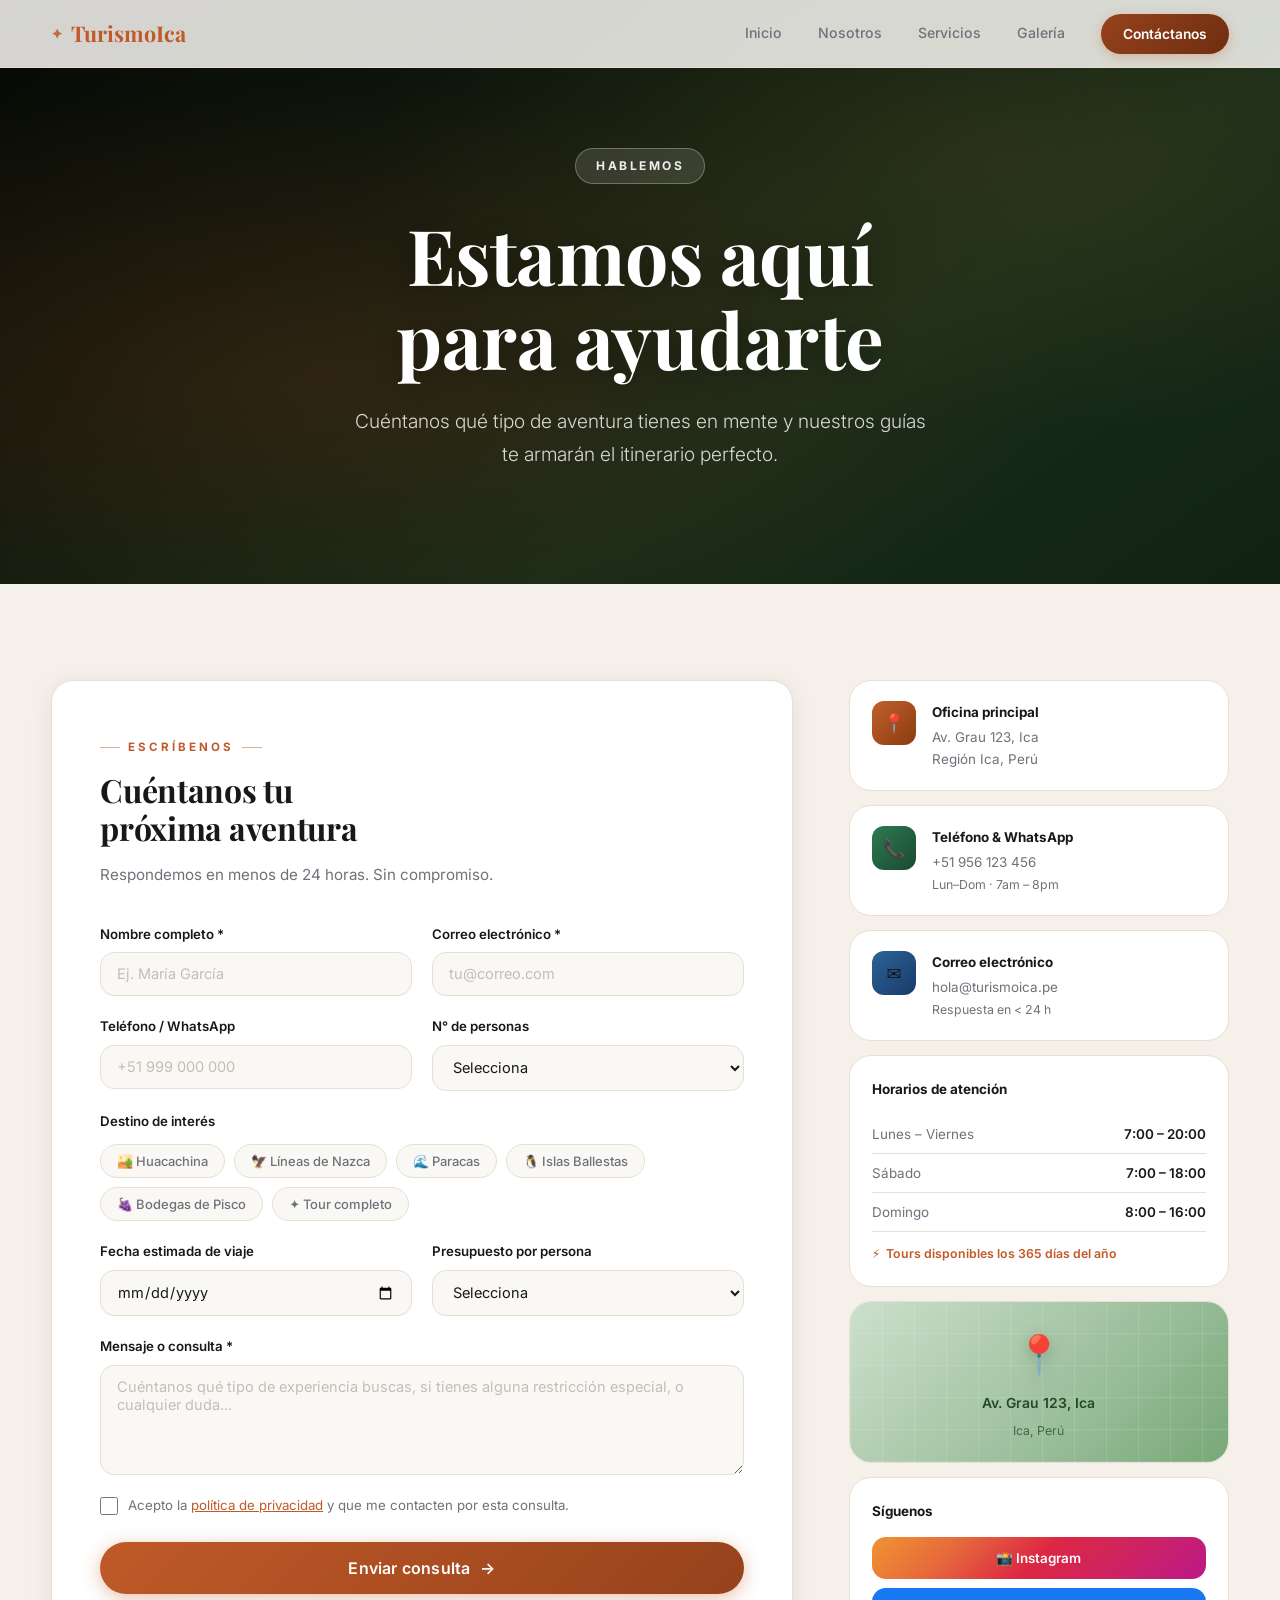
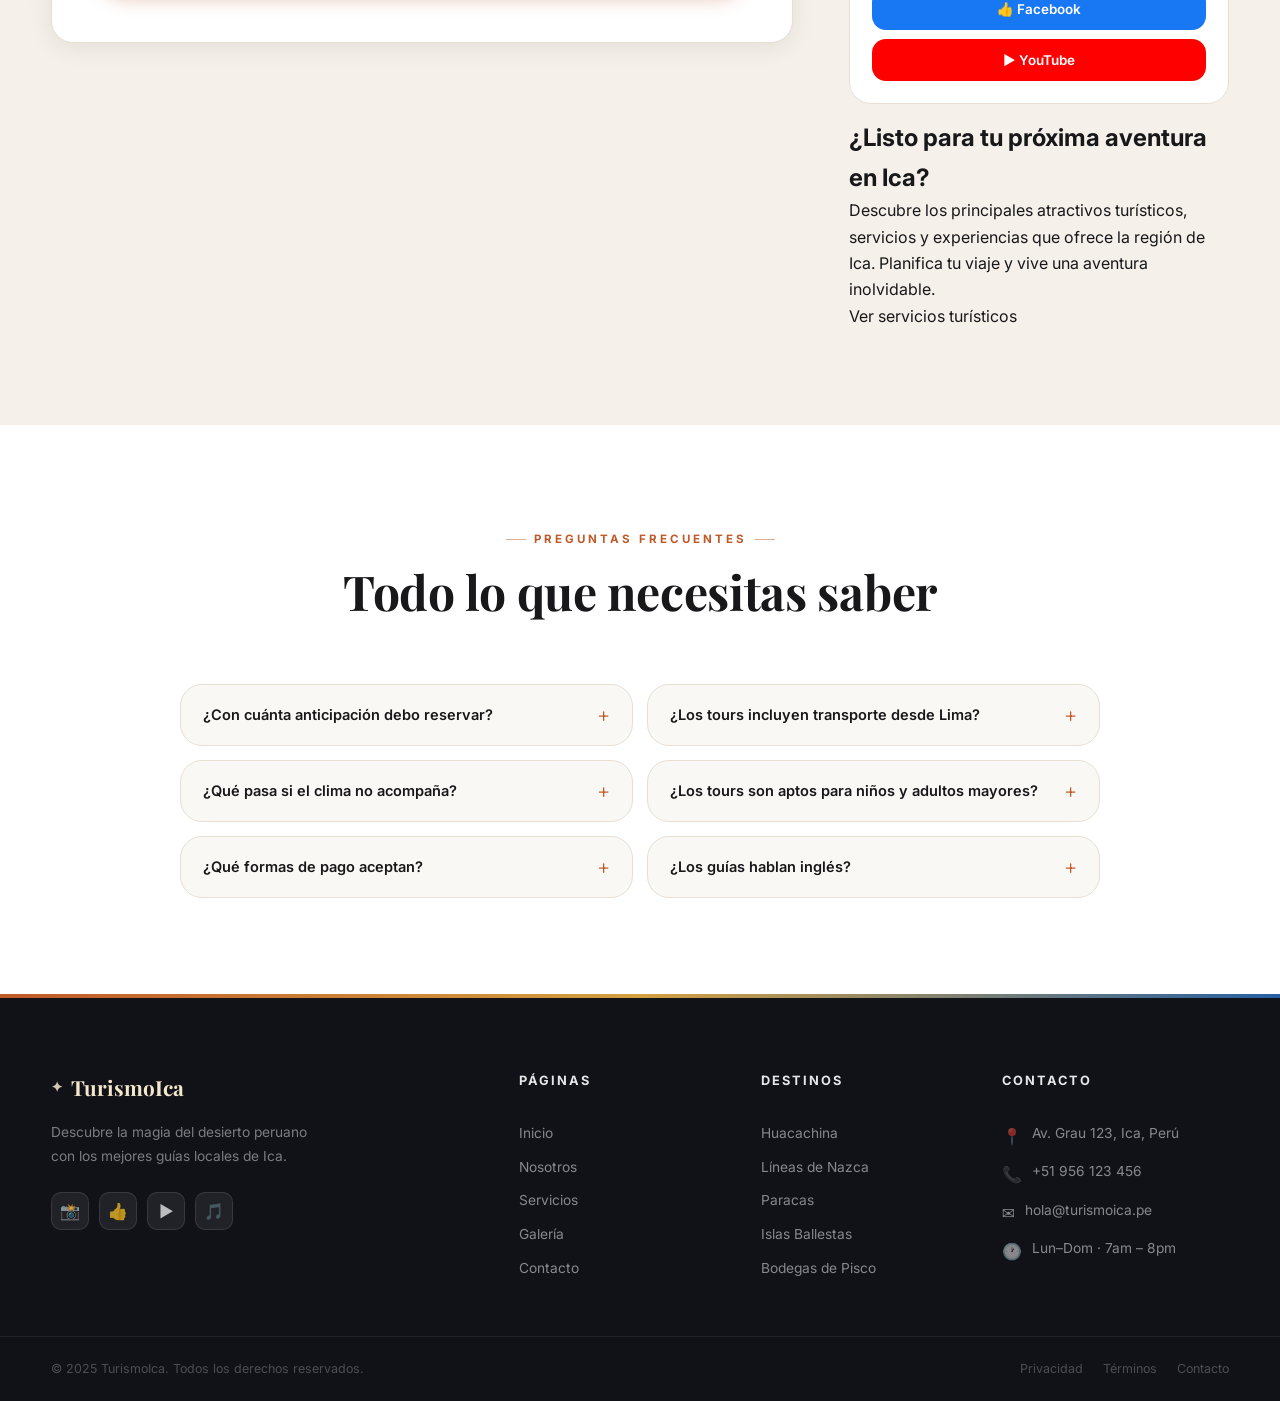
==== commit 1978acc3: "Mejorar mensaje final de contacto" ====
--- a/contacto.html
+++ b/contacto.html
@@ -211,6 +211,17 @@
             <a href="#" class="red-btn red-yt">▶️ YouTube</a>
           </div>
         </div>
+        <section class="mensaje-final">
+          <h2>¿Listo para tu próxima aventura en Ica?</h2>
+          <p>
+            Descubre los principales atractivos turísticos, servicios y experiencias
+            que ofrece la región de Ica. Planifica tu viaje y vive una aventura
+            inolvidable.
+          </p>
+          <a href="servicios.html"aria-label="Consultar los servicios turísticos disponibles en Ica"> 
+            Ver servicios turísticos
+          </a>
+        </section>
 
       </aside>
     </div>
--- a/css/estilos.css
+++ b/css/estilos.css
@@ -280,6 +280,14 @@
   background: linear-gradient(145deg, #1E0E04 0%, #3D1E08 20%, #7A4010 45%, #B07820 70%, #D4A040 88%, #ECC84A 100%);
   overflow: hidden;
 }
+.hero-bg {
+  position: absolute;
+  inset: 0;
+  width: 100%;
+  height: 100%;
+  object-fit: cover;
+  display: block;
+}
 .hero::before {
   content: '';
   position: absolute;
@@ -496,11 +504,12 @@
 .card-featured { grid-column: span 1; grid-row: span 2; }
 .card-img {
   height: 180px;
-  display: flex;
-  align-items: center;
-  justify-content: center;
+  position: relative;
+  overflow: hidden;
 }
 .card-featured .card-img { height: 240px; }
+.card-img img { position: absolute; inset: 0; width: 100%; height: 100%; object-fit: cover; display: block; transition: transform 0.5s var(--ease); }
+.card:hover .card-img img { transform: scale(1.06); }
 .card-emoji {
   font-size: 3.5rem;
   filter: drop-shadow(0 4px 14px rgba(0,0,0,0.22));
@@ -1012,6 +1021,8 @@
 .item-wide { grid-column: span 2; }
 .item-tall { grid-row: span 2; }
 .galeria-img { width: 100%; height: 100%; position: relative; overflow: hidden; }
+.galeria-img img { position: absolute; inset: 0; width: 100%; height: 100%; object-fit: cover; display: block; transition: transform 0.5s var(--ease); }
+.galeria-item:hover .galeria-img img { transform: scale(1.06); }
 .galeria-scene { position: absolute; inset: 0; }
 .scene-sun { position: absolute; top: 15%; right: 15%; font-size: 2.5rem; filter: drop-shadow(0 0 22px rgba(255,220,50,0.65)); }
 .scene-dune { position: absolute; bottom: 0; left: -10%; right: -10%; height: 45%; background: linear-gradient(to top, rgba(130,80,15,0.8), transparent); border-radius: 60% 60% 0 0; }
@@ -1081,7 +1092,10 @@
   align-items: center;
   justify-content: center;
   position: relative;
-}
+  overflow: hidden;
+}
+.tour-header img { position: absolute; inset: 0; width: 100%; height: 100%; object-fit: cover; display: block; transition: transform 0.5s var(--ease); }
+.tour-card:hover .tour-header img { transform: scale(1.05); }
 .tour-header-full { height: 140px; }
 .tour-emoji-wrap { font-size: 3rem; filter: drop-shadow(0 4px 18px rgba(0,0,0,0.28)); }
 .tour-badge-popular {
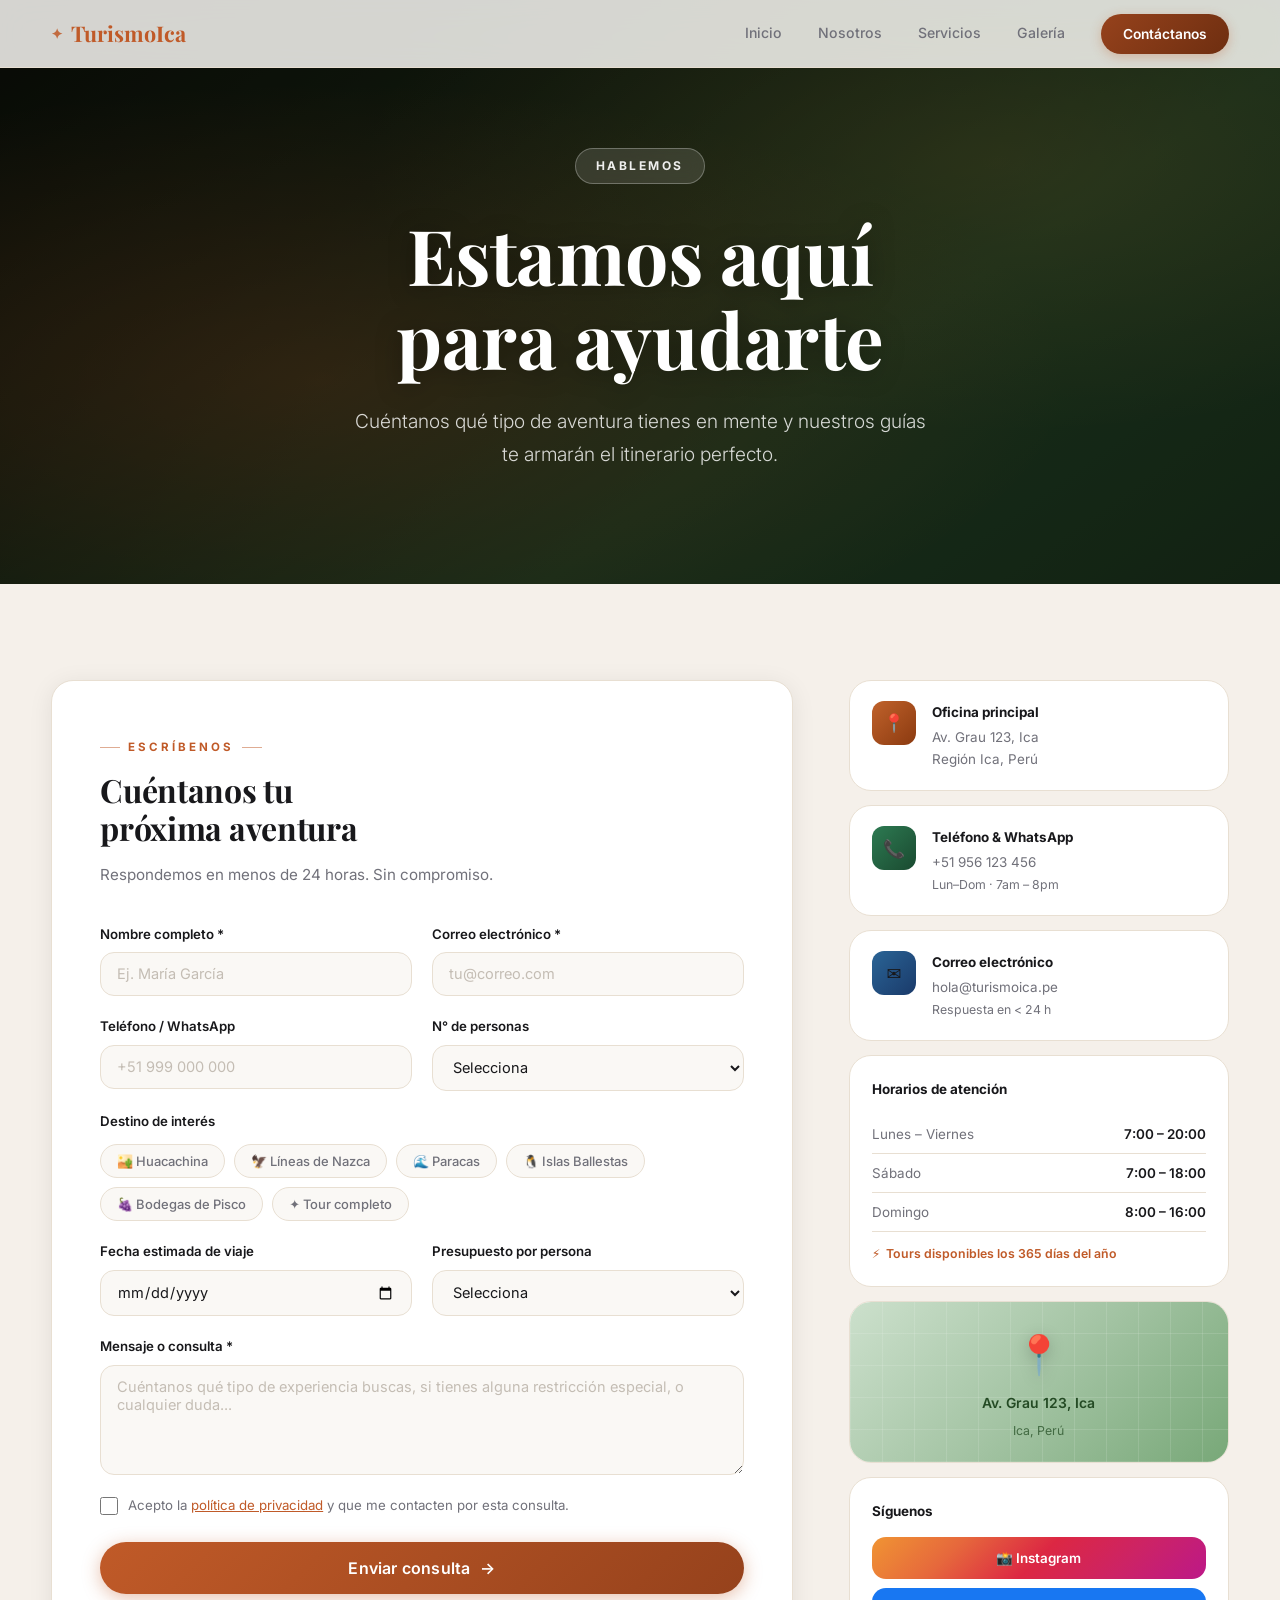
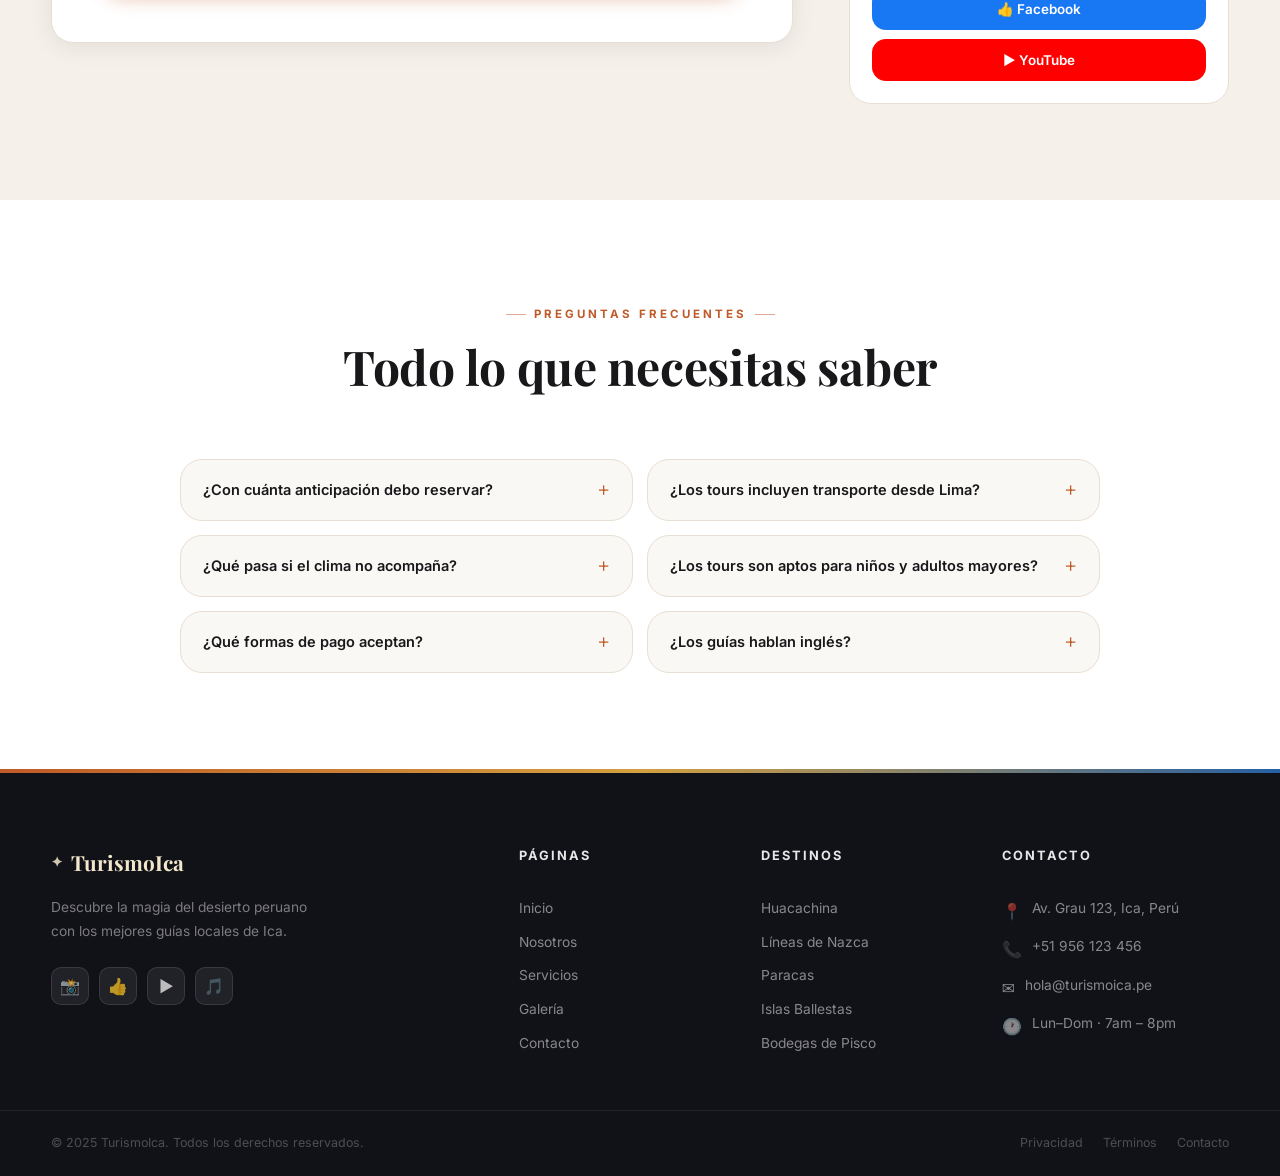
==== commit 981f4a1c: "Revert "Mejorar mensaje final de contacto"" ====
--- a/contacto.html
+++ b/contacto.html
@@ -211,17 +211,6 @@
             <a href="#" class="red-btn red-yt">▶️ YouTube</a>
           </div>
         </div>
-        <section class="mensaje-final">
-          <h2>¿Listo para tu próxima aventura en Ica?</h2>
-          <p>
-            Descubre los principales atractivos turísticos, servicios y experiencias
-            que ofrece la región de Ica. Planifica tu viaje y vive una aventura
-            inolvidable.
-          </p>
-          <a href="servicios.html"aria-label="Consultar los servicios turísticos disponibles en Ica"> 
-            Ver servicios turísticos
-          </a>
-        </section>
 
       </aside>
     </div>
